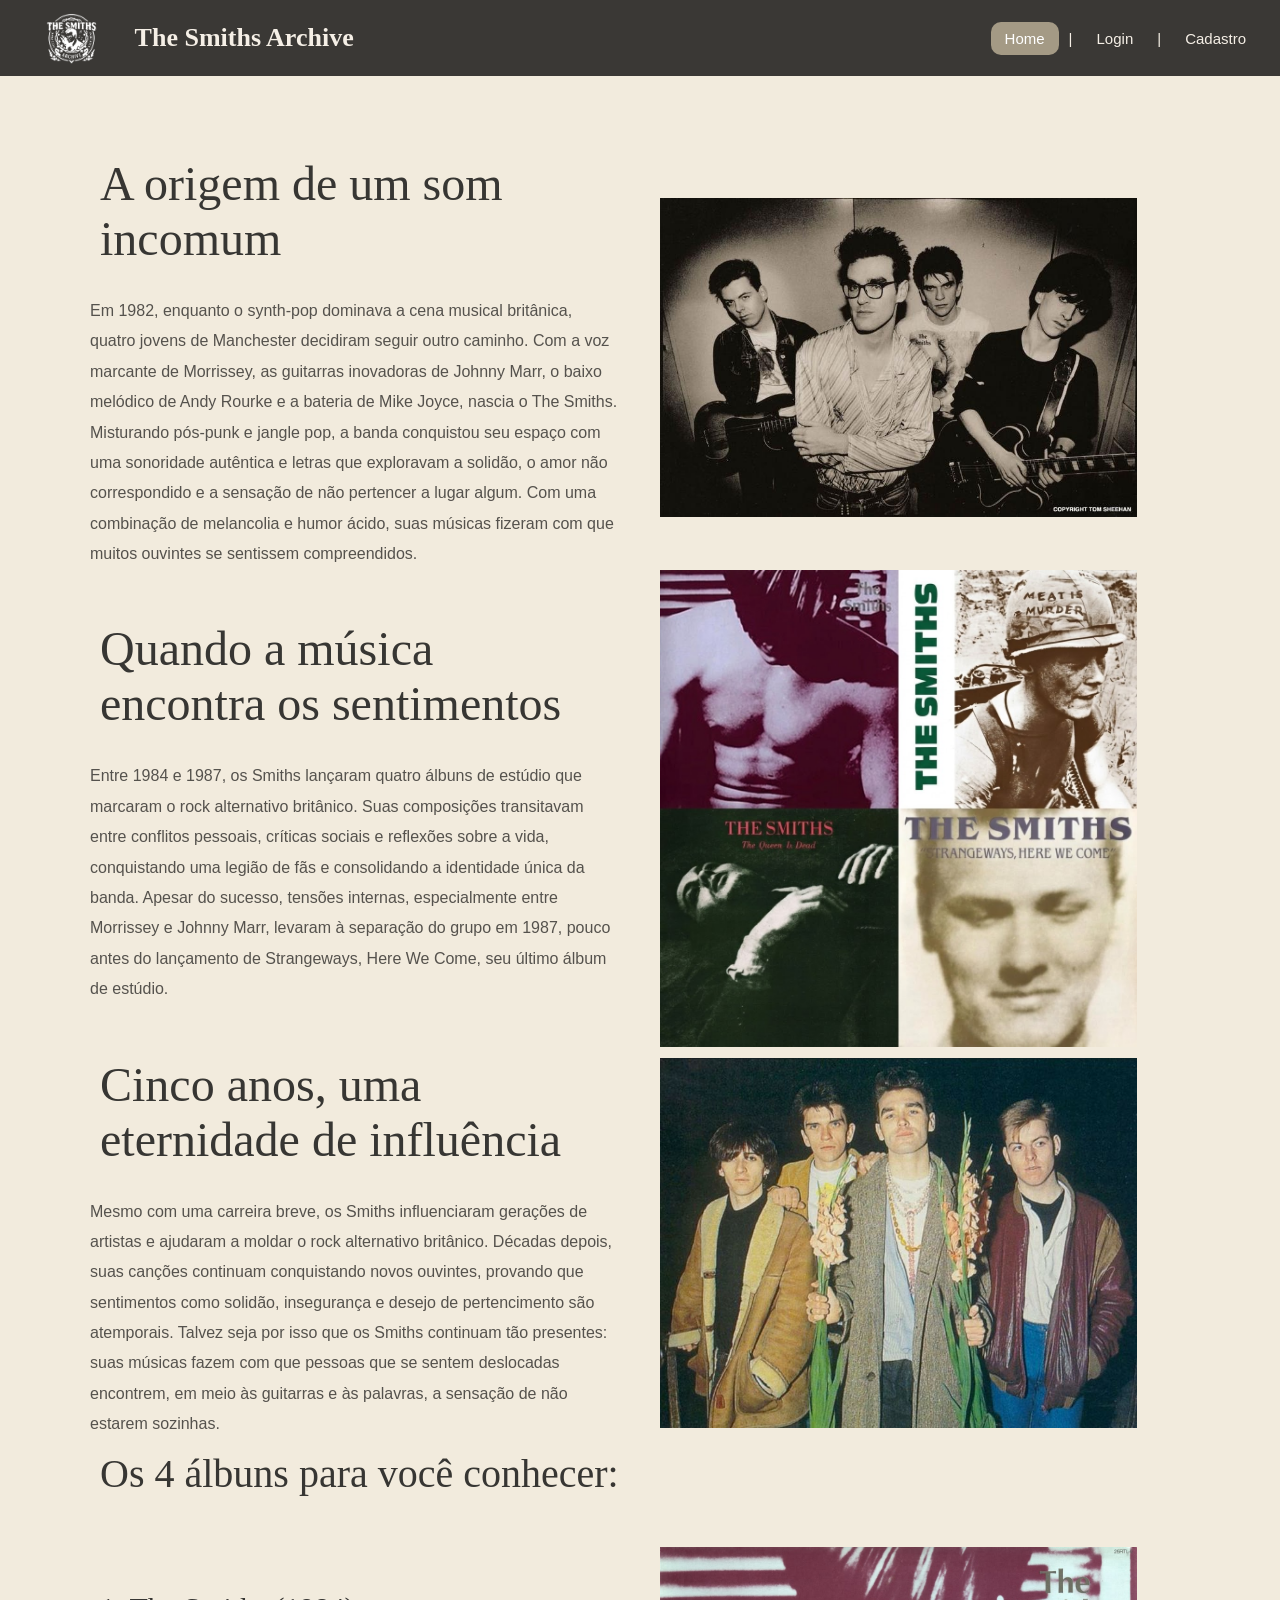
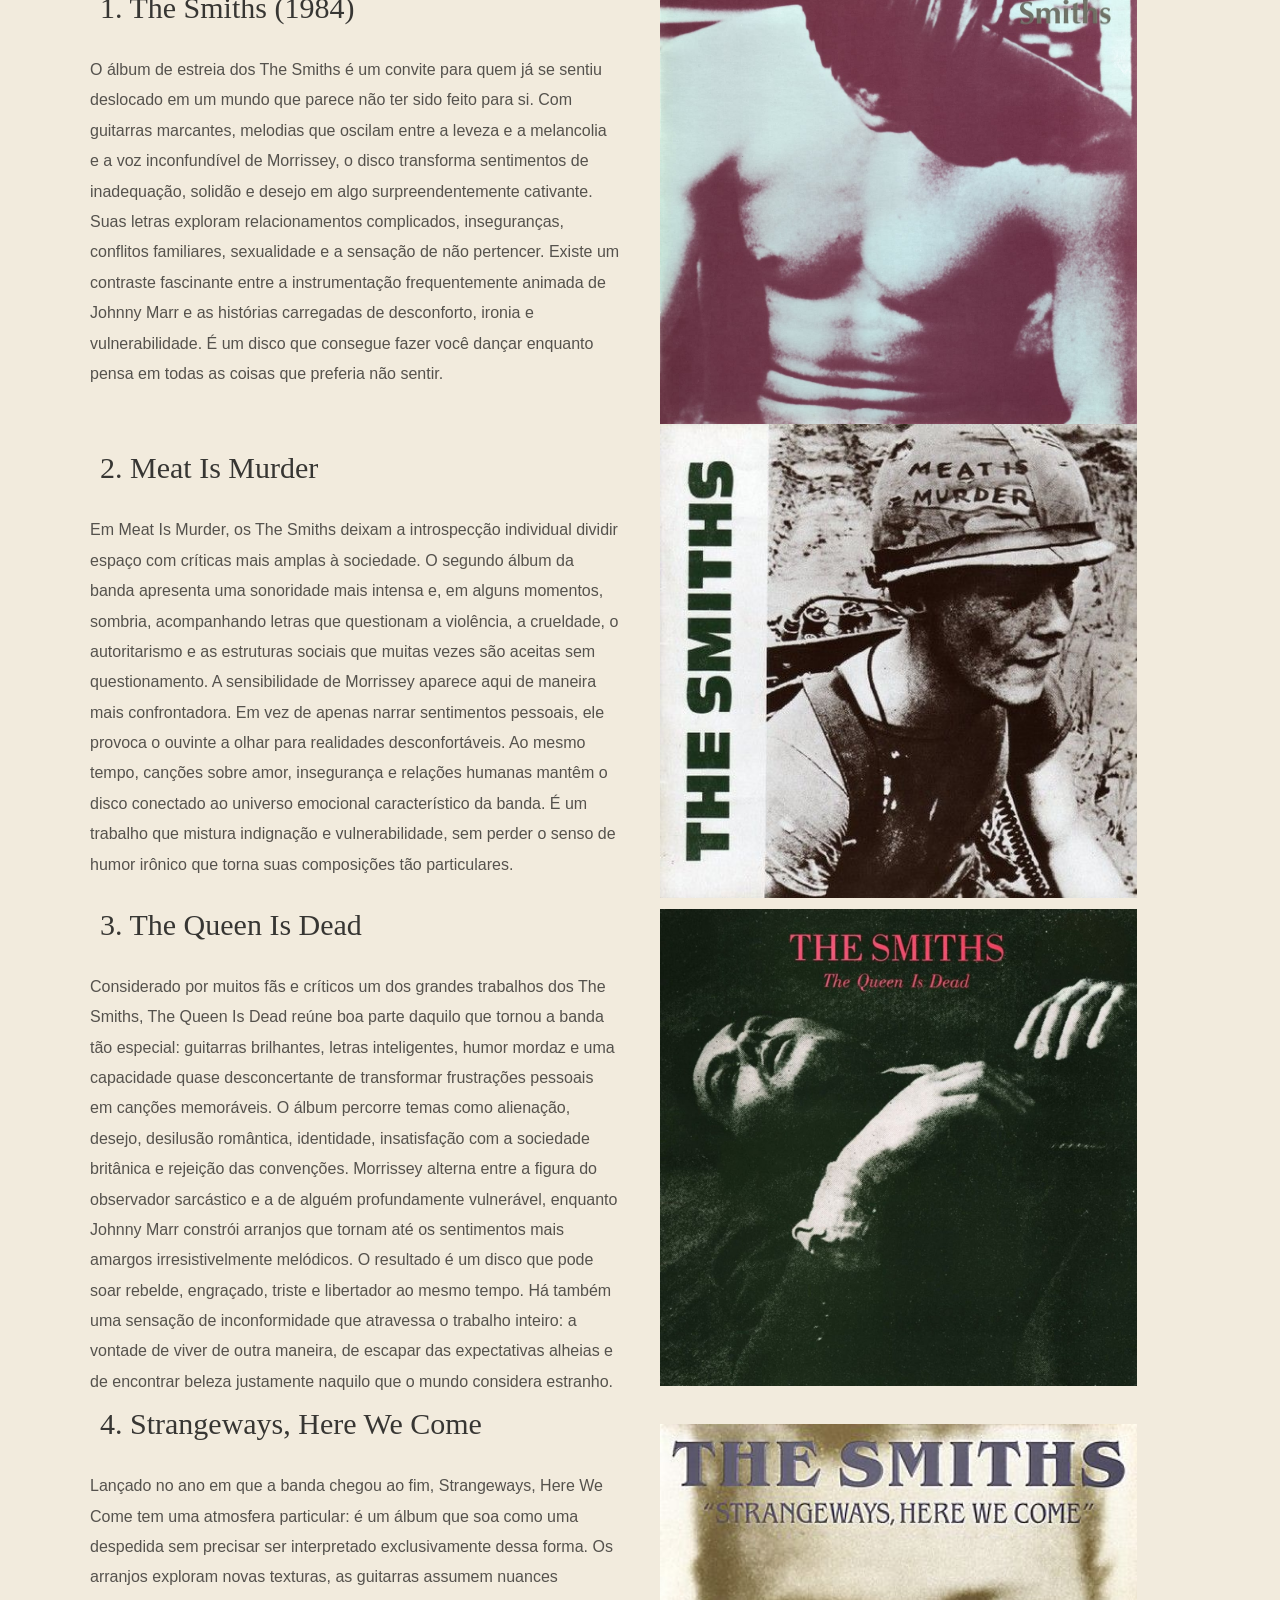
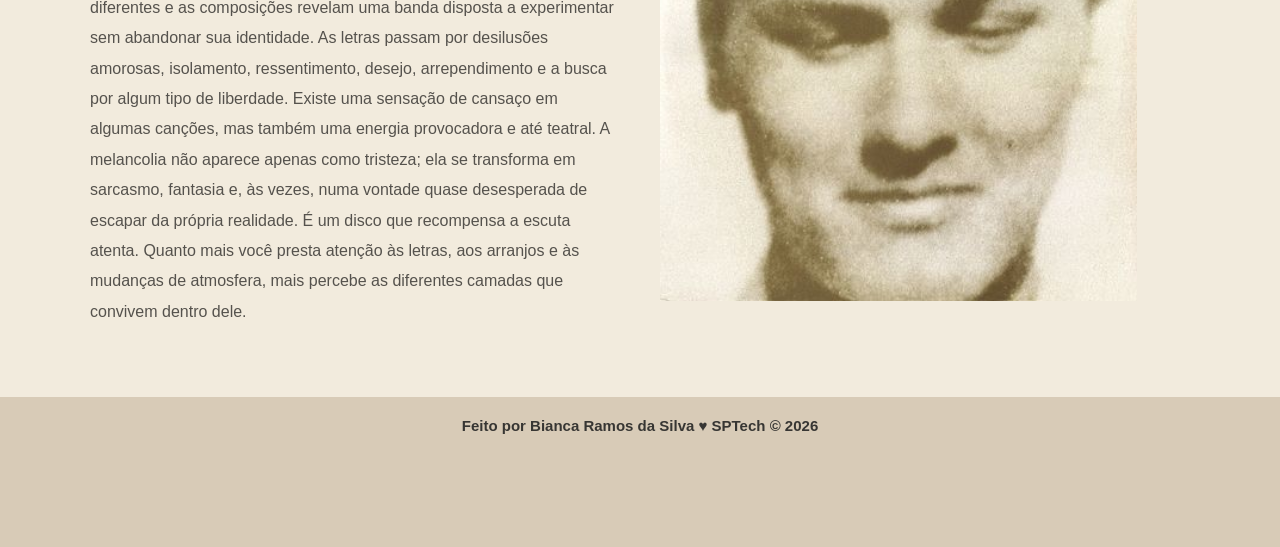
==== projeto-the-smiths/public/index.html @ 52208506 "mudando o nome da pasta que contém o projeto" ====
<!DOCTYPE html>
<html lang="en">

<head>
  <meta charset="UTF-8">
  <meta http-equiv="X-UA-Compatible" content="IE=edge">
  <meta name="viewport" content="width=device-width, initial-scale=1.0">

  <title>The Smiths Archive | Página Inicial</title>

  <script src="./js/sessao.js"></script>

  <link rel="stylesheet" href="./css/estilo.css">
  <link rel="icon" href="./assets/icon/icon-the-smiths.ico">
  <link rel="preconnect" href="https://fonts.gstatic.com">
</head>

<body>
  <div class="header">
    <div class="container">
      <div class="identidade">
        <img src="./assets/icon/the_smiths_branco_fino.png" alt="Logo" class="logo">
        <h1 class="titulo">The Smiths Archive</h1>
      </div>
      <ul class="navbar">
        <li class="agora">
          <a href="#">Home</a>
        </li>
        <li>|</li>
        <li>
          <a href="login.html">Login</a>
        </li>|
        <li>
          <a href="cadastro.html">Cadastro</a>
        </li>
      </ul>
    </div>
  </div>

  <div class="banner">
  <div class="container-texto">

    <!-- Bloco 1 -->
    <div class="conteudo-historia">
      <div class="texto-lateral">
        <h1>A origem de um som incomum</h1>
        <p class="texto-historia">Em 1982, enquanto o synth-pop dominava a cena musical britânica, quatro jovens de
          Manchester decidiram seguir outro caminho. Com a voz marcante de Morrissey, as guitarras inovadoras de
          Johnny Marr, o baixo melódico de Andy Rourke e a bateria de Mike Joyce, nascia o The Smiths.
          Misturando pós-punk e jangle pop, a banda conquistou seu espaço com uma sonoridade autêntica e letras que
          exploravam a solidão, o amor não correspondido e a sensação de não pertencer a lugar algum. Com uma
          combinação de melancolia e humor ácido, suas músicas fizeram com que muitos ouvintes se sentissem
          compreendidos.</p>
      </div>
      <div class="imagem-historia">
        <img src="./assets/imgs/the-smiths-integrantes.png" alt="Integrantes da banda The Smiths">
      </div>
    </div>

    <!-- Bloco 2 -->
    <div class="conteudo-historia">
      <div class="texto-lateral">
        <h1>Quando a música encontra os sentimentos</h1>
        <p class="texto-historia">
          Entre 1984 e 1987, os Smiths lançaram quatro álbuns de estúdio que marcaram o rock alternativo britânico.
          Suas composições transitavam entre conflitos pessoais, críticas sociais e reflexões sobre a vida,
          conquistando uma legião de fãs e consolidando a identidade única da banda.
          Apesar do sucesso, tensões internas, especialmente entre Morrissey e Johnny Marr, levaram à separação do
          grupo em 1987, pouco antes do lançamento de Strangeways, Here We Come, seu último álbum de estúdio.
        </p>
      </div>
      <div class="imagem-historia">
        <img src="./assets/imgs/albuns.png" alt="Descreva a imagem 2">
      </div>
    </div>

    <!-- Bloco 3 -->
    <div class="conteudo-historia">
      <div class="texto-lateral">
        <h1>Cinco anos, uma eternidade de influência</h1>
        <p class="texto-historia">Mesmo com uma carreira breve, os Smiths influenciaram gerações de artistas e
          ajudaram a moldar o rock alternativo britânico. Décadas depois, suas canções continuam conquistando novos
          ouvintes, provando que sentimentos como solidão, insegurança e desejo de pertencimento são atemporais.
          Talvez seja por isso que os Smiths continuam tão presentes: suas músicas fazem com que pessoas que se sentem
          deslocadas encontrem, em meio às guitarras e às palavras, a sensação de não estarem sozinhas.</p>
      </div>
      <div class="imagem-historia">
        <img src="./assets/imgs/the-smiths-flores.png" alt="Descreva a imagem 3">
      </div>
    </div>

    <!-- Título da seção de álbuns (sozinho, sem imagem) -->
    <h1 class="titulo-secao">Os 4 álbuns para você conhecer:</h1>

    <!-- Álbum 1 -->
    <div class="conteudo-historia">
      <div class="texto-lateral">
        <h2>1. The Smiths (1984)</h2>
        <p class="texto-historia">O álbum de estreia dos The Smiths é um convite para quem já se sentiu deslocado em
          um mundo que parece não ter sido feito para si. Com guitarras marcantes, melodias que oscilam entre a leveza
          e a melancolia e a voz inconfundível de Morrissey, o disco transforma sentimentos de inadequação, solidão e
          desejo em algo surpreendentemente cativante.
          Suas letras exploram relacionamentos complicados, inseguranças, conflitos familiares, sexualidade e a
          sensação de não pertencer. Existe um contraste fascinante entre a instrumentação frequentemente animada de
          Johnny Marr e as histórias carregadas de desconforto, ironia e vulnerabilidade. É um disco que consegue
          fazer você dançar enquanto pensa em todas as coisas que preferia não sentir.</p>
      </div>
      <div class="imagem-historia">
        <img src="./assets/imgs/the-smiths.png" alt="Capa do álbum The Smiths">
      </div>
    </div>

    <!-- Álbum 2 -->
    <div class="conteudo-historia">
      <div class="texto-lateral">
        <h2>2. Meat Is Murder</h2>
        <p class="texto-historia">Em Meat Is Murder, os The Smiths deixam a introspecção individual dividir espaço com
          críticas mais amplas à sociedade. O segundo álbum da banda apresenta uma sonoridade mais intensa e, em
          alguns momentos, sombria, acompanhando letras que questionam a violência, a crueldade, o autoritarismo e as
          estruturas sociais que muitas vezes são aceitas sem questionamento.
          A sensibilidade de Morrissey aparece aqui de maneira mais confrontadora. Em vez de apenas narrar sentimentos
          pessoais, ele provoca o ouvinte a olhar para realidades desconfortáveis. Ao mesmo tempo, canções sobre amor,
          insegurança e relações humanas mantêm o disco conectado ao universo emocional característico da banda. É um
          trabalho que mistura indignação e vulnerabilidade, sem perder o senso de humor irônico que torna suas
          composições tão particulares.</p>
      </div>
      <div class="imagem-historia">
        <img src="./assets/imgs/meat-is-murder1.png" alt="Capa do álbum Meat Is Murder">
      </div>
    </div>

    <!-- Álbum 3 -->
    <div class="conteudo-historia">
      <div class="texto-lateral">
        <h2>3. The Queen Is Dead</h2>
        <p class="texto-historia">Considerado por muitos fãs e críticos um dos grandes trabalhos dos The Smiths, The
          Queen Is Dead reúne boa parte daquilo que tornou a banda tão especial: guitarras brilhantes, letras
          inteligentes, humor mordaz e uma capacidade quase desconcertante de transformar frustrações pessoais em
          canções memoráveis.
          O álbum percorre temas como alienação, desejo, desilusão romântica, identidade, insatisfação com a sociedade
          britânica e rejeição das convenções. Morrissey alterna entre a figura do observador sarcástico e a de alguém
          profundamente vulnerável, enquanto Johnny Marr constrói arranjos que tornam até os sentimentos mais amargos
          irresistivelmente melódicos. O resultado é um disco que pode soar rebelde, engraçado, triste e libertador ao
          mesmo tempo.
          Há também uma sensação de inconformidade que atravessa o trabalho inteiro: a vontade de viver de outra
          maneira, de escapar das expectativas alheias e de encontrar beleza justamente naquilo que o mundo considera
          estranho.</p>
      </div>
      <div class="imagem-historia">
        <img src="assets/imgs/the-queen-is-dead.png" alt="Capa do álbum The Queen Is Dead">
      </div>
    </div>

    <!-- Álbum 4 -->
    <div class="conteudo-historia">
      <div class="texto-lateral">
        <h2>4. Strangeways, Here We Come</h2>
        <p class="texto-historia">Lançado no ano em que a banda chegou ao fim, Strangeways, Here We Come tem uma
          atmosfera particular: é um álbum que soa como uma despedida sem precisar ser interpretado exclusivamente
          dessa forma. Os arranjos exploram novas texturas, as guitarras assumem nuances diferentes e as composições
          revelam uma banda disposta a experimentar sem abandonar sua identidade.
          As letras passam por desilusões amorosas, isolamento, ressentimento, desejo, arrependimento e a busca por
          algum tipo de liberdade. Existe uma sensação de cansaço em algumas canções, mas também uma energia
          provocadora e até teatral. A melancolia não aparece apenas como tristeza; ela se transforma em sarcasmo,
          fantasia e, às vezes, numa vontade quase desesperada de escapar da própria realidade.
          É um disco que recompensa a escuta atenta. Quanto mais você presta atenção às letras, aos arranjos e às
          mudanças de atmosfera, mais percebe as diferentes camadas que convivem dentro dele.</p>
      </div>
      <div class="imagem-historia">
        <img src="./assets/imgs/strangeways-here-we-come.png" alt="Capa do álbum Strangeways, Here We Come">
      </div>
    </div>

  </div>
</div>
  <div class="footer">
    <div class="container-texto">
      <h4>Feito por Bianca Ramos da Silva &hearts; SPTech &copy; 2026</h4>
    </div>
  </div>
</body>

</html>
---- projeto-the-smiths/public/css/estilo.css ----
@import url('https://fonts.googleapis.com/css2?family=Barlow:ital,wght@0,100;0,200;0,300;0,400;0,500;0,600;0,700;0,800;0,900;1,100;1,200;1,300;1,400;1,500;1,600;1,700;1,800;1,900&display=swap');

body {
  margin: 0;
  padding: 0;
  font-family: "Libre Franklin", sans-serif;;
  background-color: #F2EBDD;
}

:root {
  --tamanho-header: 80px;
  --tamanho-banner: calc(100vh - var(--tamanho-header) - var(--tamanho-footer) - 2px);
  --tamanho-simulador: calc(100vh - var(--tamanho-header) - var(--tamanho-footer) - 2px);
  --tamanho-login: calc(100vh - var(--tamanho-header) - var(--tamanho-footer) - 2px);
  --tamanho-footer: 65px;
}

.header {
  background-color: #3a3835;
  padding: 10px 0;
}

.header .container {
  display: flex;
  align-items: center;
  justify-content: space-between;
  width: 100%;
  max-width: none;     /* tira o limite de largura */
  margin: 0;           /* tira a centralização */
  padding: 0 20px;     /* distância da borda da tela */
  box-sizing: border-box;
}

.container-texto {
  display: block;          /* blocos um embaixo do outro */
  max-width: 1100px;
  margin: 0 auto;
  padding: 0 20px;
}

/* logo + título */
.identidade {
  display: flex;
  align-items: center;
  gap: 12px;
}

.logo {
  height: 56px;
  width: auto;
  display: block;
}

.titulo {
  margin: 0;
  font-family: "Times New Roman", serif;
  font-size: 26px;
  color: #f5efe6;
}

/* menu */
.navbar {
  display: flex;
  align-items: center;
  gap: 10px;
  list-style: none;
  margin: 0;
  padding: 0;
  color: #f5efe6;
  font-size: 15px;
}

.navbar a {
  display: inline-block;  
  color: #f5efe6;
  text-decoration: none;
  font-size: 15px;
  padding: 8px 14px;
  border-radius: 10px;       
  transition: background-color 0.2s;
}

/* ao passar o mouse */
.navbar a:hover {
  background-color: #A49A85;
}

/* no clique e enquanto o link está focado */
.navbar a:active,
.navbar a:focus {
  background-color: #A49A85;
  color: #ffffff;
  outline: none;
}

/* página atual */
.navbar .agora a {
  background-color: #A49A85;
  color: #ffffff;
}

.header h1, h2 {
  margin: 0;
}


.banner {
    background-color: #F2EBDD;
    padding: 70px 0;
}



.conteudo-historia {
    display: flex;
    align-items: center;
    justify-content: space-between;
    gap: 40px;
}

.texto-lateral {
    flex: 1;
}

.texto-lateral h1 {
    font-family: "Cormorant Garamond", serif;
    font-size: 48px;
    font-weight: 500;
    color: #373633;
    margin-top: 0;
    margin-bottom: 20px;
    padding: 10px;
}
.texto-lateral h2 {
    font-family: "Cormorant Garamond", serif;
    font-size: 30px;
    font-weight: 500;
    color: #373633;
    margin-top: 0;
    margin-bottom: 20px;
    padding: 10px;
}

.texto-historia {
    font-family: "Libre Franklin", sans-serif;
    font-size: 16px;
    line-height: 1.9;
    color: #55524D;
    margin: 0;
}

/* título "Os 4 álbuns" */
.titulo-secao {
  font-family: "Cormorant Garamond", serif;
  font-size: 40px;
  font-weight: 500;
  color: #373633;
  margin: 0 0 40px;
  padding: 10px;
}

.imagem-historia {
    flex: 1;
}

.imagem-historia img {
    width: 90%;
    display: block;
    object-fit: cover;
}


.banner .container span {
  font-weight: 800;
}

/* FOOTER */

.footer {
  background-color: #D8CBB7;
  height: 150px;
  color: #373633;
  display: flex;
  font-size: 15px;
}

.footer .container {
  justify-content: center;
  text-align: center;
}

.footer .container .version {
  font-size: 12px;
}

/* LOGIN */

.login {
  height: var(--tamanho-login);
  background-image: url('../assets/imgs/bg-jelly-fish-para-home.png');
  background-size: cover;
}

.login .container {
  justify-content: center;
  align-items: center;
  height: 100%;
}

.card {
  width: 50%;
  background-color: #e5e5e5;
  border-radius: 10px;
  display: flex;
  align-items: center;
  justify-content: space-evenly;
  color: palevioletred;
  flex-direction: column;
  height: fit-content;
  padding: 20px 0;
}

.card h2 {
  margin: 0;
  font-size: 30px;
}

.formulario {
  display: flex;
  height: 90%;
  width: 80%;
  justify-content: space-around;
  flex-direction: column;
}

.formulario span {
  font-size: 15px;
  font-weight: 800;
}

.formulario input {
  border: 2px solid #32b9cd;
  text-align: center;
  border-radius: 10px;
  margin: 0;
}

.formulario select {
  border: 2px solid #32b9cd;
  background-color: white;
  color: gray;
  height: 36px;
  text-align: center;
  border-radius: 10px;
  margin: 0;
}

.campo {
  display: flex;
  flex-direction: column;
  justify-content: start;
  padding: 5px 0;
}

.botao {
  cursor: pointer;
  font-family: "Barlow", sans-serif;
  border: 0;
  border-radius: 5px;
  font-weight: 600;
  font-size: 18px;
  color: #fff;
  background-color: #ED145B;
  width: 120px;
  height: 30px;
  align-self: center;
  margin-top: 20px;
}

.loading-div {
  width: 50px;
  display: none;
}

.loading-div img {
  height: 50px;
  width: 50px;
}

#div_erros_login {
  display: none
}

/* FORMULARIO */

.alerta_erro{
  display: flex;
  justify-content: flex-end;
}

.card_erro {
  display: none;
  background-color: #fff;
  color: black;
  width: 230px;
  position: fixed;
  border-radius: 4px;
  border: #ED145B 3px solid;
  padding: 10px;
  margin-right: 10%;
}

.card_erro #mensagem_erro{
  font-weight: 500;
  font-size: 20px;
}

.formulario .tipo_campo {
  font-size: 20px;
  font-weight: 600 !important;
}

.formulario {
  display: flex;
  flex-direction: column;
}

input {
  margin-bottom: 10px;
  border: 2px solid #32b9cd;
  padding: 10px;
  text-align: center;
  border-radius: 10px;
}

.btn {
  font-family: "Barlow", sans-serif;
  border: 0;
  border-radius: 5px;
  font-weight: 600;
  font-size: 18px;
  padding: 10px 15px;
  color: white;
  background-color: #ED145B;
  width: 120px;
  align-self: center;
  margin-top: 5px;
}

.loading-div {
  width: 50px;
  margin: auto;
  display: none;
}

.loading-div img {
  height: 50px;
  width: 50px;
}

/* SIMULADOR */

.simulador {
  color: white;
}

.simulador .container {
  flex-direction: column;
  overflow: scroll; 
  height: var(--tamanho-simulador);
}

/* ALERTA */

#alerta {
  position: absolute;
  right: 0;
  bottom: 0;
}

.mensagem-alarme {
  background-color: white;
  border-radius: 5px;
  width: 300px;
  height: 80px;
  margin: 10px;
  padding: 10px 0;
  display: flex;
  justify-content: space-evenly;
  align-items: center;
}

.mensagem-alarme h3 {
  font-size: 14px;
  margin: 0;
}

.mensagem-alarme .informacao {
  width: 66%;
}

.alarme-sino {
  width: 48px;
  height: 48px;
  animation-name: bell;
  animation-duration: 4s;
  background-image: url('https://cdn-icons-png.flaticon.com/512/1157/1157000.png');
  background-size: cover;
  animation-iteration-count: infinite;
}

@keyframes bell {
  0%   {transform: rotate(25deg)}
  25%  {transform: rotate(-25deg)}
  50%  {transform: rotate(25deg)}
  75%  {transform: rotate(-25deg)}
  100% {transform: rotate(25deg)}
}
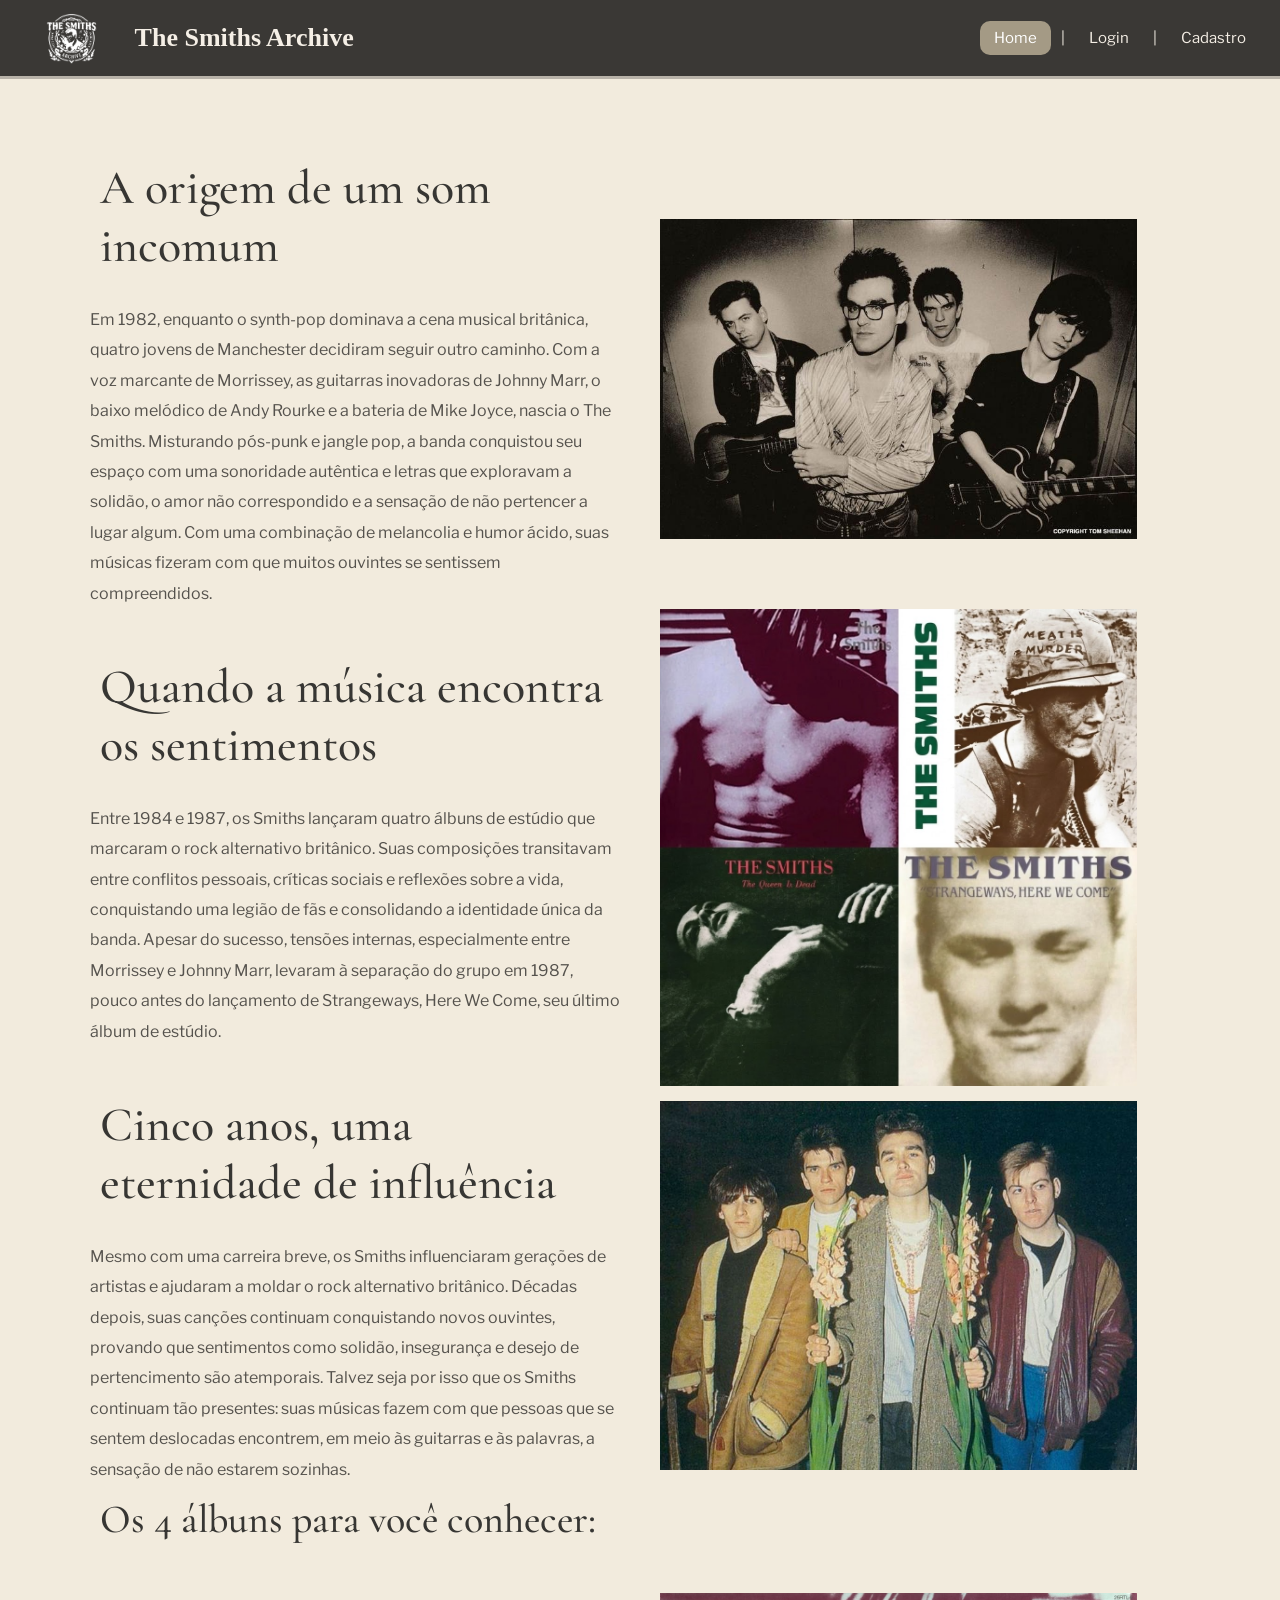
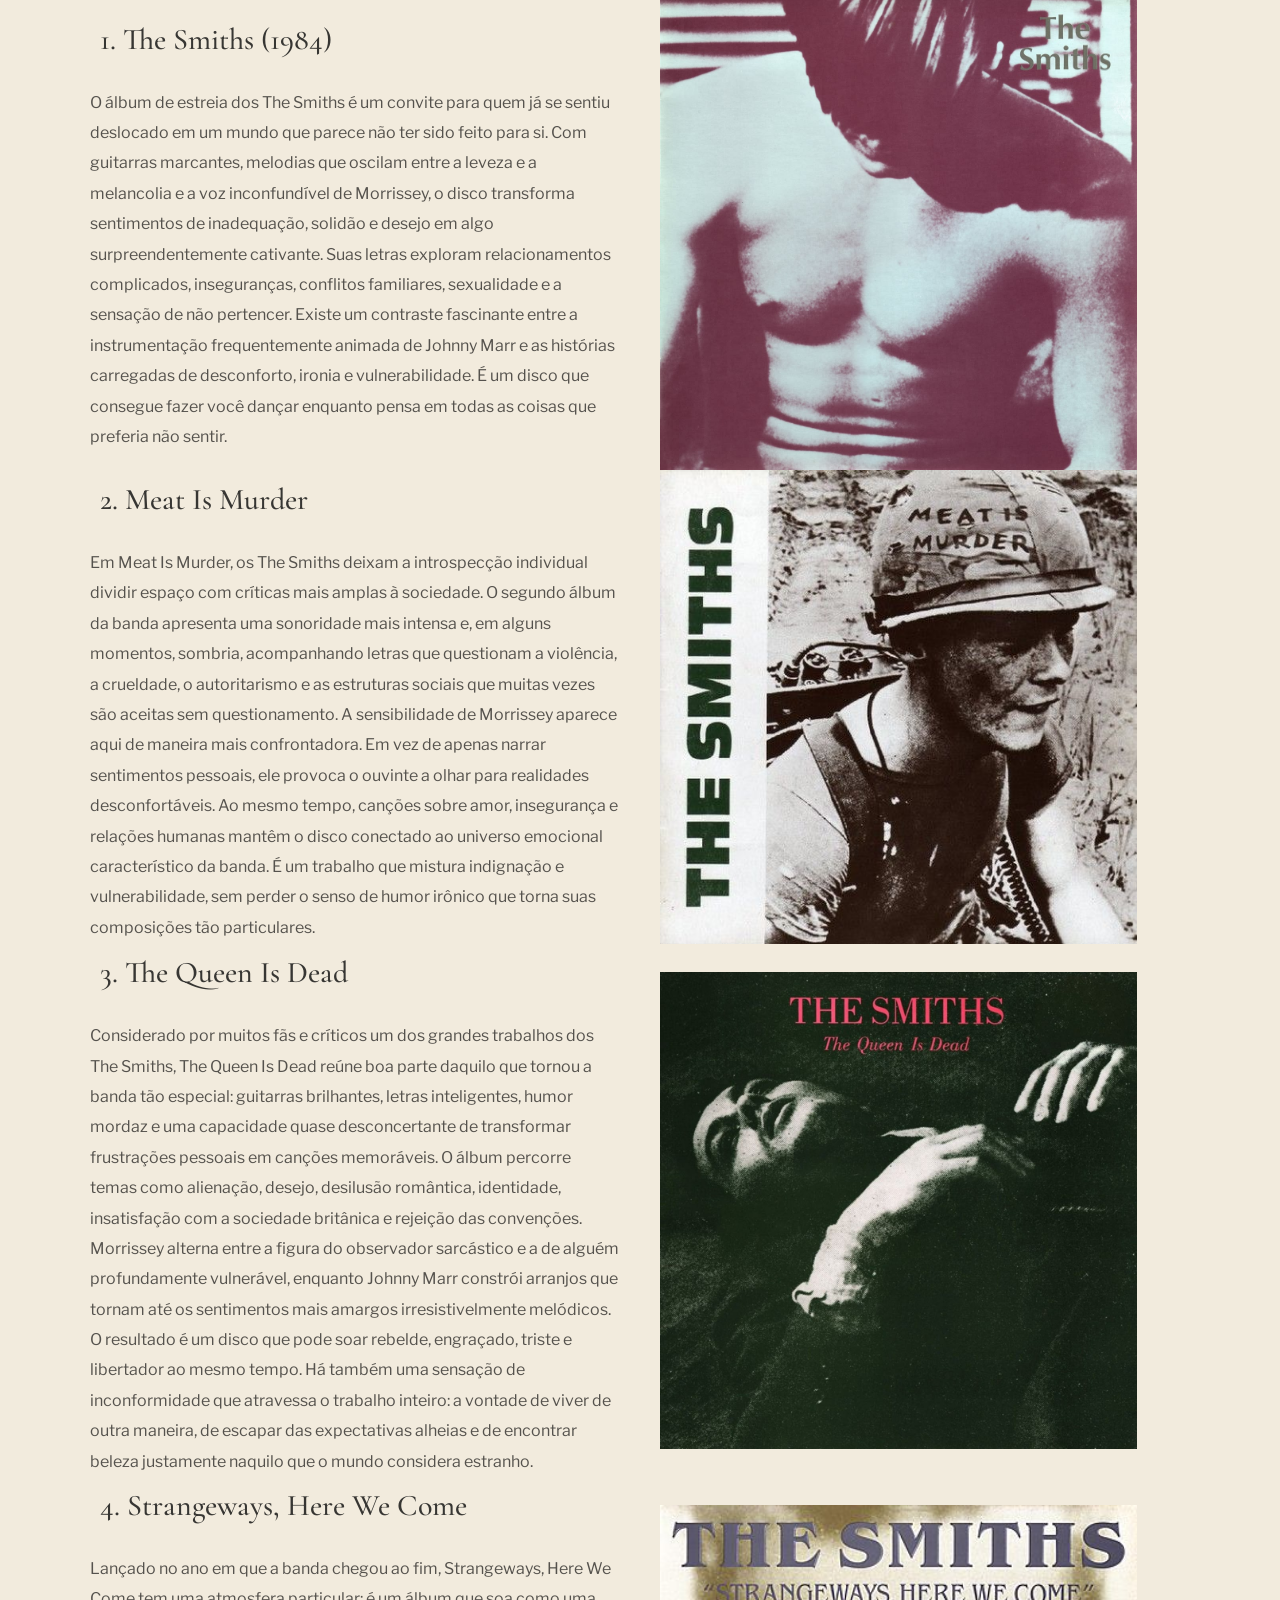
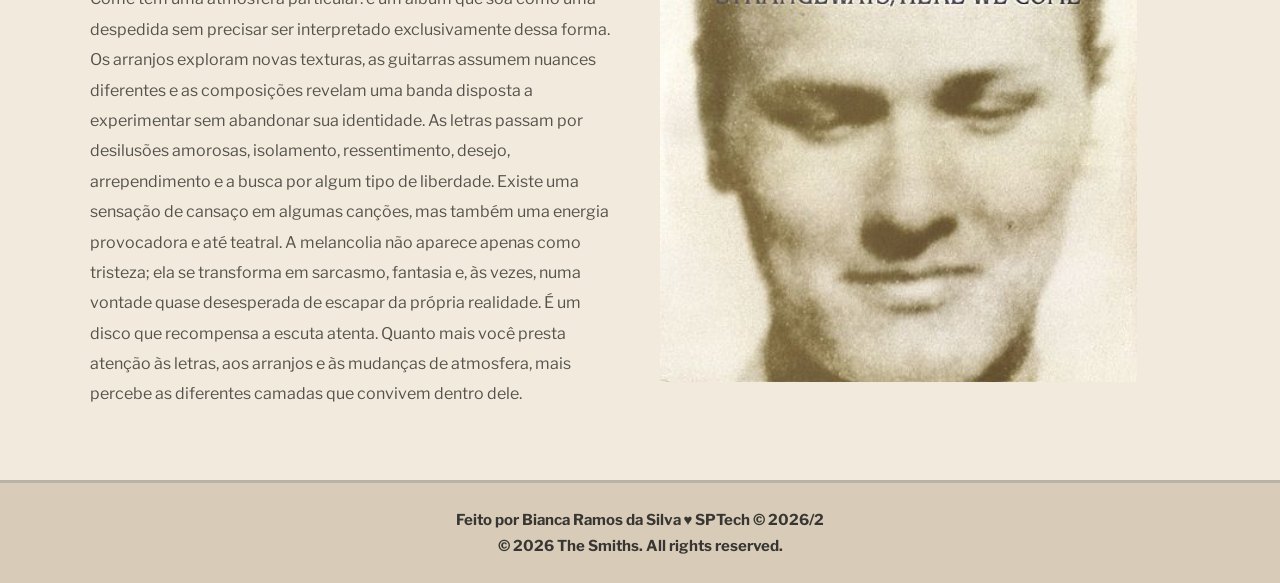
==== commit 1b6e7bc0: "Fazendo a tela de login e cadastro(somente front)" ====
--- a/projeto-the-smiths/public/index.html
+++ b/projeto-the-smiths/public/index.html
@@ -10,6 +10,11 @@
 
   <script src="./js/sessao.js"></script>
 
+  <link rel="preconnect" href="https://fonts.googleapis.com">
+  <link rel="preconnect" href="https://fonts.gstatic.com" crossorigin>
+  <link
+    href="https://fonts.googleapis.com/css2?family=Barlow:wght@400;600;800&family=Cormorant+Garamond:wght@500&family=Libre+Franklin:wght@400;800&display=swap"
+    rel="stylesheet">
   <link rel="stylesheet" href="./css/estilo.css">
   <link rel="icon" href="./assets/icon/icon-the-smiths.ico">
   <link rel="preconnect" href="https://fonts.gstatic.com">
@@ -38,144 +43,147 @@
   </div>
 
   <div class="banner">
-  <div class="container-texto">
+    <div class="container-texto">
 
-    <!-- Bloco 1 -->
-    <div class="conteudo-historia">
-      <div class="texto-lateral">
-        <h1>A origem de um som incomum</h1>
-        <p class="texto-historia">Em 1982, enquanto o synth-pop dominava a cena musical britânica, quatro jovens de
-          Manchester decidiram seguir outro caminho. Com a voz marcante de Morrissey, as guitarras inovadoras de
-          Johnny Marr, o baixo melódico de Andy Rourke e a bateria de Mike Joyce, nascia o The Smiths.
-          Misturando pós-punk e jangle pop, a banda conquistou seu espaço com uma sonoridade autêntica e letras que
-          exploravam a solidão, o amor não correspondido e a sensação de não pertencer a lugar algum. Com uma
-          combinação de melancolia e humor ácido, suas músicas fizeram com que muitos ouvintes se sentissem
-          compreendidos.</p>
+      <!-- Bloco 1 -->
+      <div class="conteudo-historia">
+        <div class="texto-lateral">
+          <h1>A origem de um som incomum</h1>
+          <p class="texto-historia">Em 1982, enquanto o synth-pop dominava a cena musical britânica, quatro jovens de
+            Manchester decidiram seguir outro caminho. Com a voz marcante de Morrissey, as guitarras inovadoras de
+            Johnny Marr, o baixo melódico de Andy Rourke e a bateria de Mike Joyce, nascia o The Smiths.
+            Misturando pós-punk e jangle pop, a banda conquistou seu espaço com uma sonoridade autêntica e letras que
+            exploravam a solidão, o amor não correspondido e a sensação de não pertencer a lugar algum. Com uma
+            combinação de melancolia e humor ácido, suas músicas fizeram com que muitos ouvintes se sentissem
+            compreendidos.</p>
+        </div>
+        <div class="imagem-historia">
+          <img src="./assets/imgs/the-smiths-integrantes.png" alt="Integrantes da banda The Smiths">
+        </div>
       </div>
-      <div class="imagem-historia">
-        <img src="./assets/imgs/the-smiths-integrantes.png" alt="Integrantes da banda The Smiths">
+
+      <!-- Bloco 2 -->
+      <div class="conteudo-historia">
+        <div class="texto-lateral">
+          <h1>Quando a música encontra os sentimentos</h1>
+          <p class="texto-historia">
+            Entre 1984 e 1987, os Smiths lançaram quatro álbuns de estúdio que marcaram o rock alternativo britânico.
+            Suas composições transitavam entre conflitos pessoais, críticas sociais e reflexões sobre a vida,
+            conquistando uma legião de fãs e consolidando a identidade única da banda.
+            Apesar do sucesso, tensões internas, especialmente entre Morrissey e Johnny Marr, levaram à separação do
+            grupo em 1987, pouco antes do lançamento de Strangeways, Here We Come, seu último álbum de estúdio.
+          </p>
+        </div>
+        <div class="imagem-historia">
+          <img src="./assets/imgs/albuns.png" alt="Descreva a imagem 2">
+        </div>
       </div>
+
+      <!-- Bloco 3 -->
+      <div class="conteudo-historia">
+        <div class="texto-lateral">
+          <h1>Cinco anos, uma eternidade de influência</h1>
+          <p class="texto-historia">Mesmo com uma carreira breve, os Smiths influenciaram gerações de artistas e
+            ajudaram a moldar o rock alternativo britânico. Décadas depois, suas canções continuam conquistando novos
+            ouvintes, provando que sentimentos como solidão, insegurança e desejo de pertencimento são atemporais.
+            Talvez seja por isso que os Smiths continuam tão presentes: suas músicas fazem com que pessoas que se sentem
+            deslocadas encontrem, em meio às guitarras e às palavras, a sensação de não estarem sozinhas.</p>
+        </div>
+        <div class="imagem-historia">
+          <img src="./assets/imgs/the-smiths-flores.png" alt="Descreva a imagem 3">
+        </div>
+      </div>
+
+      <!-- Título da seção de álbuns (sozinho, sem imagem) -->
+      <h1 class="titulo-secao">Os 4 álbuns para você conhecer:</h1>
+
+      <!-- Álbum 1 -->
+      <div class="conteudo-historia">
+        <div class="texto-lateral">
+          <h2>1. The Smiths (1984)</h2>
+          <p class="texto-historia">O álbum de estreia dos The Smiths é um convite para quem já se sentiu deslocado em
+            um mundo que parece não ter sido feito para si. Com guitarras marcantes, melodias que oscilam entre a leveza
+            e a melancolia e a voz inconfundível de Morrissey, o disco transforma sentimentos de inadequação, solidão e
+            desejo em algo surpreendentemente cativante.
+            Suas letras exploram relacionamentos complicados, inseguranças, conflitos familiares, sexualidade e a
+            sensação de não pertencer. Existe um contraste fascinante entre a instrumentação frequentemente animada de
+            Johnny Marr e as histórias carregadas de desconforto, ironia e vulnerabilidade. É um disco que consegue
+            fazer você dançar enquanto pensa em todas as coisas que preferia não sentir.</p>
+        </div>
+        <div class="imagem-historia">
+          <img src="./assets/imgs/the-smiths.png" alt="Capa do álbum The Smiths">
+        </div>
+      </div>
+
+      <!-- Álbum 2 -->
+      <div class="conteudo-historia">
+        <div class="texto-lateral">
+          <h2>2. Meat Is Murder</h2>
+          <p class="texto-historia">Em Meat Is Murder, os The Smiths deixam a introspecção individual dividir espaço com
+            críticas mais amplas à sociedade. O segundo álbum da banda apresenta uma sonoridade mais intensa e, em
+            alguns momentos, sombria, acompanhando letras que questionam a violência, a crueldade, o autoritarismo e as
+            estruturas sociais que muitas vezes são aceitas sem questionamento.
+            A sensibilidade de Morrissey aparece aqui de maneira mais confrontadora. Em vez de apenas narrar sentimentos
+            pessoais, ele provoca o ouvinte a olhar para realidades desconfortáveis. Ao mesmo tempo, canções sobre amor,
+            insegurança e relações humanas mantêm o disco conectado ao universo emocional característico da banda. É um
+            trabalho que mistura indignação e vulnerabilidade, sem perder o senso de humor irônico que torna suas
+            composições tão particulares.</p>
+        </div>
+        <div class="imagem-historia">
+          <img src="./assets/imgs/meat-is-murder1.png" alt="Capa do álbum Meat Is Murder">
+        </div>
+      </div>
+
+      <!-- Álbum 3 -->
+      <div class="conteudo-historia">
+        <div class="texto-lateral">
+          <h2>3. The Queen Is Dead</h2>
+          <p class="texto-historia">Considerado por muitos fãs e críticos um dos grandes trabalhos dos The Smiths, The
+            Queen Is Dead reúne boa parte daquilo que tornou a banda tão especial: guitarras brilhantes, letras
+            inteligentes, humor mordaz e uma capacidade quase desconcertante de transformar frustrações pessoais em
+            canções memoráveis.
+            O álbum percorre temas como alienação, desejo, desilusão romântica, identidade, insatisfação com a sociedade
+            britânica e rejeição das convenções. Morrissey alterna entre a figura do observador sarcástico e a de alguém
+            profundamente vulnerável, enquanto Johnny Marr constrói arranjos que tornam até os sentimentos mais amargos
+            irresistivelmente melódicos. O resultado é um disco que pode soar rebelde, engraçado, triste e libertador ao
+            mesmo tempo.
+            Há também uma sensação de inconformidade que atravessa o trabalho inteiro: a vontade de viver de outra
+            maneira, de escapar das expectativas alheias e de encontrar beleza justamente naquilo que o mundo considera
+            estranho.</p>
+        </div>
+        <div class="imagem-historia">
+          <img src="assets/imgs/the-queen-is-dead.png" alt="Capa do álbum The Queen Is Dead">
+        </div>
+      </div>
+
+      <!-- Álbum 4 -->
+      <div class="conteudo-historia">
+        <div class="texto-lateral">
+          <h2>4. Strangeways, Here We Come</h2>
+          <p class="texto-historia">Lançado no ano em que a banda chegou ao fim, Strangeways, Here We Come tem uma
+            atmosfera particular: é um álbum que soa como uma despedida sem precisar ser interpretado exclusivamente
+            dessa forma. Os arranjos exploram novas texturas, as guitarras assumem nuances diferentes e as composições
+            revelam uma banda disposta a experimentar sem abandonar sua identidade.
+            As letras passam por desilusões amorosas, isolamento, ressentimento, desejo, arrependimento e a busca por
+            algum tipo de liberdade. Existe uma sensação de cansaço em algumas canções, mas também uma energia
+            provocadora e até teatral. A melancolia não aparece apenas como tristeza; ela se transforma em sarcasmo,
+            fantasia e, às vezes, numa vontade quase desesperada de escapar da própria realidade.
+            É um disco que recompensa a escuta atenta. Quanto mais você presta atenção às letras, aos arranjos e às
+            mudanças de atmosfera, mais percebe as diferentes camadas que convivem dentro dele.</p>
+        </div>
+        <div class="imagem-historia">
+          <img src="./assets/imgs/strangeways-here-we-come.png" alt="Capa do álbum Strangeways, Here We Come">
+        </div>
+      </div>
+
     </div>
-
-    <!-- Bloco 2 -->
-    <div class="conteudo-historia">
-      <div class="texto-lateral">
-        <h1>Quando a música encontra os sentimentos</h1>
-        <p class="texto-historia">
-          Entre 1984 e 1987, os Smiths lançaram quatro álbuns de estúdio que marcaram o rock alternativo britânico.
-          Suas composições transitavam entre conflitos pessoais, críticas sociais e reflexões sobre a vida,
-          conquistando uma legião de fãs e consolidando a identidade única da banda.
-          Apesar do sucesso, tensões internas, especialmente entre Morrissey e Johnny Marr, levaram à separação do
-          grupo em 1987, pouco antes do lançamento de Strangeways, Here We Come, seu último álbum de estúdio.
-        </p>
-      </div>
-      <div class="imagem-historia">
-        <img src="./assets/imgs/albuns.png" alt="Descreva a imagem 2">
-      </div>
-    </div>
-
-    <!-- Bloco 3 -->
-    <div class="conteudo-historia">
-      <div class="texto-lateral">
-        <h1>Cinco anos, uma eternidade de influência</h1>
-        <p class="texto-historia">Mesmo com uma carreira breve, os Smiths influenciaram gerações de artistas e
-          ajudaram a moldar o rock alternativo britânico. Décadas depois, suas canções continuam conquistando novos
-          ouvintes, provando que sentimentos como solidão, insegurança e desejo de pertencimento são atemporais.
-          Talvez seja por isso que os Smiths continuam tão presentes: suas músicas fazem com que pessoas que se sentem
-          deslocadas encontrem, em meio às guitarras e às palavras, a sensação de não estarem sozinhas.</p>
-      </div>
-      <div class="imagem-historia">
-        <img src="./assets/imgs/the-smiths-flores.png" alt="Descreva a imagem 3">
-      </div>
-    </div>
-
-    <!-- Título da seção de álbuns (sozinho, sem imagem) -->
-    <h1 class="titulo-secao">Os 4 álbuns para você conhecer:</h1>
-
-    <!-- Álbum 1 -->
-    <div class="conteudo-historia">
-      <div class="texto-lateral">
-        <h2>1. The Smiths (1984)</h2>
-        <p class="texto-historia">O álbum de estreia dos The Smiths é um convite para quem já se sentiu deslocado em
-          um mundo que parece não ter sido feito para si. Com guitarras marcantes, melodias que oscilam entre a leveza
-          e a melancolia e a voz inconfundível de Morrissey, o disco transforma sentimentos de inadequação, solidão e
-          desejo em algo surpreendentemente cativante.
-          Suas letras exploram relacionamentos complicados, inseguranças, conflitos familiares, sexualidade e a
-          sensação de não pertencer. Existe um contraste fascinante entre a instrumentação frequentemente animada de
-          Johnny Marr e as histórias carregadas de desconforto, ironia e vulnerabilidade. É um disco que consegue
-          fazer você dançar enquanto pensa em todas as coisas que preferia não sentir.</p>
-      </div>
-      <div class="imagem-historia">
-        <img src="./assets/imgs/the-smiths.png" alt="Capa do álbum The Smiths">
-      </div>
-    </div>
-
-    <!-- Álbum 2 -->
-    <div class="conteudo-historia">
-      <div class="texto-lateral">
-        <h2>2. Meat Is Murder</h2>
-        <p class="texto-historia">Em Meat Is Murder, os The Smiths deixam a introspecção individual dividir espaço com
-          críticas mais amplas à sociedade. O segundo álbum da banda apresenta uma sonoridade mais intensa e, em
-          alguns momentos, sombria, acompanhando letras que questionam a violência, a crueldade, o autoritarismo e as
-          estruturas sociais que muitas vezes são aceitas sem questionamento.
-          A sensibilidade de Morrissey aparece aqui de maneira mais confrontadora. Em vez de apenas narrar sentimentos
-          pessoais, ele provoca o ouvinte a olhar para realidades desconfortáveis. Ao mesmo tempo, canções sobre amor,
-          insegurança e relações humanas mantêm o disco conectado ao universo emocional característico da banda. É um
-          trabalho que mistura indignação e vulnerabilidade, sem perder o senso de humor irônico que torna suas
-          composições tão particulares.</p>
-      </div>
-      <div class="imagem-historia">
-        <img src="./assets/imgs/meat-is-murder1.png" alt="Capa do álbum Meat Is Murder">
-      </div>
-    </div>
-
-    <!-- Álbum 3 -->
-    <div class="conteudo-historia">
-      <div class="texto-lateral">
-        <h2>3. The Queen Is Dead</h2>
-        <p class="texto-historia">Considerado por muitos fãs e críticos um dos grandes trabalhos dos The Smiths, The
-          Queen Is Dead reúne boa parte daquilo que tornou a banda tão especial: guitarras brilhantes, letras
-          inteligentes, humor mordaz e uma capacidade quase desconcertante de transformar frustrações pessoais em
-          canções memoráveis.
-          O álbum percorre temas como alienação, desejo, desilusão romântica, identidade, insatisfação com a sociedade
-          britânica e rejeição das convenções. Morrissey alterna entre a figura do observador sarcástico e a de alguém
-          profundamente vulnerável, enquanto Johnny Marr constrói arranjos que tornam até os sentimentos mais amargos
-          irresistivelmente melódicos. O resultado é um disco que pode soar rebelde, engraçado, triste e libertador ao
-          mesmo tempo.
-          Há também uma sensação de inconformidade que atravessa o trabalho inteiro: a vontade de viver de outra
-          maneira, de escapar das expectativas alheias e de encontrar beleza justamente naquilo que o mundo considera
-          estranho.</p>
-      </div>
-      <div class="imagem-historia">
-        <img src="assets/imgs/the-queen-is-dead.png" alt="Capa do álbum The Queen Is Dead">
-      </div>
-    </div>
-
-    <!-- Álbum 4 -->
-    <div class="conteudo-historia">
-      <div class="texto-lateral">
-        <h2>4. Strangeways, Here We Come</h2>
-        <p class="texto-historia">Lançado no ano em que a banda chegou ao fim, Strangeways, Here We Come tem uma
-          atmosfera particular: é um álbum que soa como uma despedida sem precisar ser interpretado exclusivamente
-          dessa forma. Os arranjos exploram novas texturas, as guitarras assumem nuances diferentes e as composições
-          revelam uma banda disposta a experimentar sem abandonar sua identidade.
-          As letras passam por desilusões amorosas, isolamento, ressentimento, desejo, arrependimento e a busca por
-          algum tipo de liberdade. Existe uma sensação de cansaço em algumas canções, mas também uma energia
-          provocadora e até teatral. A melancolia não aparece apenas como tristeza; ela se transforma em sarcasmo,
-          fantasia e, às vezes, numa vontade quase desesperada de escapar da própria realidade.
-          É um disco que recompensa a escuta atenta. Quanto mais você presta atenção às letras, aos arranjos e às
-          mudanças de atmosfera, mais percebe as diferentes camadas que convivem dentro dele.</p>
-      </div>
-      <div class="imagem-historia">
-        <img src="./assets/imgs/strangeways-here-we-come.png" alt="Capa do álbum Strangeways, Here We Come">
-      </div>
-    </div>
-
   </div>
-</div>
   <div class="footer">
     <div class="container-texto">
-      <h4>Feito por Bianca Ramos da Silva &hearts; SPTech &copy; 2026</h4>
+      <h4>Feito por Bianca Ramos da Silva &hearts; SPTech &copy; 2026/2</h4>
+    </div>
+    <div class="container-texto">
+      <h4>&copy; 2026 The Smiths. All rights reserved.</h4>
     </div>
   </div>
 </body>
--- a/projeto-the-smiths/public/css/estilo.css
+++ b/projeto-the-smiths/public/css/estilo.css
@@ -1,23 +1,23 @@
-@import url('https://fonts.googleapis.com/css2?family=Barlow:ital,wght@0,100;0,200;0,300;0,400;0,500;0,600;0,700;0,800;0,900;1,100;1,200;1,300;1,400;1,500;1,600;1,700;1,800;1,900&display=swap');
-
 body {
+  height: 100%;
   margin: 0;
   padding: 0;
-  font-family: "Libre Franklin", sans-serif;;
+  font-family: "Libre Franklin", sans-serif;
   background-color: #F2EBDD;
 }
 
 :root {
-  --tamanho-header: 80px;
-  --tamanho-banner: calc(100vh - var(--tamanho-header) - var(--tamanho-footer) - 2px);
-  --tamanho-simulador: calc(100vh - var(--tamanho-header) - var(--tamanho-footer) - 2px);
-  --tamanho-login: calc(100vh - var(--tamanho-header) - var(--tamanho-footer) - 2px);
-  --tamanho-footer: 65px;
+  --tamanho-header: 65px;
+  --tamanho-banner: calc(100vh - var(--tamanho-header) - var(--tamanho-footer));
+  --tamanho-simulador: calc(100vh - var(--tamanho-header) - var(--tamanho-footer));
+  --tamanho-login: calc(100vh - var(--tamanho-header) - var(--tamanho-footer));
+  --tamanho-footer: 100px;
 }
 
 .header {
   background-color: #3a3835;
   padding: 10px 0;
+  border-bottom: solid #B8B2A8;
 }
 
 .header .container {
@@ -25,14 +25,14 @@
   align-items: center;
   justify-content: space-between;
   width: 100%;
-  max-width: none;     /* tira o limite de largura */
-  margin: 0;           /* tira a centralização */
-  padding: 0 20px;     /* distância da borda da tela */
+  max-width: none;
+  margin: 0;
+  padding: 0 20px;
   box-sizing: border-box;
 }
 
 .container-texto {
-  display: block;          /* blocos um embaixo do outro */
+  display: block;
   max-width: 1100px;
   margin: 0 auto;
   padding: 0 20px;
@@ -71,12 +71,12 @@
 }
 
 .navbar a {
-  display: inline-block;  
+  display: inline-block;
   color: #f5efe6;
   text-decoration: none;
   font-size: 15px;
   padding: 8px 14px;
-  border-radius: 10px;       
+  border-radius: 10px;
   transition: background-color 0.2s;
 }
 
@@ -99,54 +99,56 @@
   color: #ffffff;
 }
 
-.header h1, h2 {
+.header h1,
+h2 {
   margin: 0;
 }
 
 
 .banner {
-    background-color: #F2EBDD;
-    padding: 70px 0;
+  background-color: #F2EBDD;
+  padding: 70px 0;
 }
 
 
 
 .conteudo-historia {
-    display: flex;
-    align-items: center;
-    justify-content: space-between;
-    gap: 40px;
+  display: flex;
+  align-items: center;
+  justify-content: space-between;
+  gap: 40px;
 }
 
 .texto-lateral {
-    flex: 1;
+  flex: 1;
 }
 
 .texto-lateral h1 {
-    font-family: "Cormorant Garamond", serif;
-    font-size: 48px;
-    font-weight: 500;
-    color: #373633;
-    margin-top: 0;
-    margin-bottom: 20px;
-    padding: 10px;
-}
+  font-family: "Cormorant Garamond", serif;
+  font-size: 48px;
+  font-weight: 500;
+  color: #373633;
+  margin-top: 0;
+  margin-bottom: 20px;
+  padding: 10px;
+}
+
 .texto-lateral h2 {
-    font-family: "Cormorant Garamond", serif;
-    font-size: 30px;
-    font-weight: 500;
-    color: #373633;
-    margin-top: 0;
-    margin-bottom: 20px;
-    padding: 10px;
+  font-family: "Cormorant Garamond", serif;
+  font-size: 30px;
+  font-weight: 500;
+  color: #373633;
+  margin-top: 0;
+  margin-bottom: 20px;
+  padding: 10px;
 }
 
 .texto-historia {
-    font-family: "Libre Franklin", sans-serif;
-    font-size: 16px;
-    line-height: 1.9;
-    color: #55524D;
-    margin: 0;
+  font-family: "Libre Franklin", sans-serif;
+  font-size: 16px;
+  line-height: 1.9;
+  color: #55524D;
+  margin: 0;
 }
 
 /* título "Os 4 álbuns" */
@@ -160,13 +162,13 @@
 }
 
 .imagem-historia {
-    flex: 1;
+  flex: 1;
 }
 
 .imagem-historia img {
-    width: 90%;
-    display: block;
-    object-fit: cover;
+  width: 90%;
+  display: block;
+  object-fit: cover;
 }
 
 
@@ -177,50 +179,60 @@
 /* FOOTER */
 
 .footer {
+  margin-top: auto;
   background-color: #D8CBB7;
-  height: 150px;
-  color: #373633;
-  display: flex;
+  height: 100px;
+  color: #373633;
+  display: flex;
+  flex-direction: column;
+  /* um embaixo do outro */
+  justify-content: center;
+  /* centraliza na vertical */
+  align-items: center;
+  /* centraliza na horizontal */
   font-size: 15px;
+  border-top: solid #B8B2A8;
 }
 
 .footer .container {
-  justify-content: center;
   text-align: center;
 }
 
-.footer .container .version {
-  font-size: 12px;
+.footer h4,
+.footer p {
+  margin: 4px 0;
 }
 
 /* LOGIN */
 
 .login {
   height: var(--tamanho-login);
-  background-image: url('../assets/imgs/bg-jelly-fish-para-home.png');
   background-size: cover;
-}
-
-.login .container {
+  flex: 1;
+}
+
+.login .container-login {
+  display: flex;
   justify-content: center;
   align-items: center;
   height: 100%;
 }
 
-.card {
+.card-login {
   width: 50%;
-  background-color: #e5e5e5;
-  border-radius: 10px;
+  background-color: #D8CBB7;
+  border-radius: 10px;
+  border: solid;
   display: flex;
   align-items: center;
   justify-content: space-evenly;
-  color: palevioletred;
+  color: #373633;
   flex-direction: column;
   height: fit-content;
   padding: 20px 0;
 }
 
-.card h2 {
+.card-login h2 {
   margin: 0;
   font-size: 30px;
 }
@@ -239,7 +251,7 @@
 }
 
 .formulario input {
-  border: 2px solid #32b9cd;
+  border: 2px solid #B8B2A8;
   text-align: center;
   border-radius: 10px;
   margin: 0;
@@ -270,7 +282,7 @@
   font-weight: 600;
   font-size: 18px;
   color: #fff;
-  background-color: #ED145B;
+  background-color: #373633;
   width: 120px;
   height: 30px;
   align-self: center;
@@ -293,24 +305,46 @@
 
 /* FORMULARIO */
 
-.alerta_erro{
+
+.card-cadastro {
+  width: 50%;
+  background-color: #D8CBB7;
+  border-radius: 10px;
+  border: solid;
+  display: flex;
+  align-items: center;
+  justify-content: space-evenly;
+  color: #373633;
+  flex-direction: column;
+  height: fit-content;
+  padding: 20px 0;
+}
+
+.login .container-cadastro {
+  display: flex;
+  justify-content: center;
+  align-items: center;
+  height: 100%;
+}
+
+.alerta_erro {
   display: flex;
   justify-content: flex-end;
 }
 
 .card_erro {
   display: none;
-  background-color: #fff;
-  color: black;
+  background-color: #D8CBB7;
+  color: #373633;
   width: 230px;
   position: fixed;
   border-radius: 4px;
-  border: #ED145B 3px solid;
+  border: #B8B2A8 3px solid;
   padding: 10px;
   margin-right: 10%;
 }
 
-.card_erro #mensagem_erro{
+.card_erro #mensagem_erro {
   font-weight: 500;
   font-size: 20px;
 }
@@ -366,7 +400,7 @@
 
 .simulador .container {
   flex-direction: column;
-  overflow: scroll; 
+  overflow: scroll;
   height: var(--tamanho-simulador);
 }
 
@@ -410,9 +444,23 @@
 }
 
 @keyframes bell {
-  0%   {transform: rotate(25deg)}
-  25%  {transform: rotate(-25deg)}
-  50%  {transform: rotate(25deg)}
-  75%  {transform: rotate(-25deg)}
-  100% {transform: rotate(25deg)}
+  0% {
+    transform: rotate(25deg)
+  }
+
+  25% {
+    transform: rotate(-25deg)
+  }
+
+  50% {
+    transform: rotate(25deg)
+  }
+
+  75% {
+    transform: rotate(-25deg)
+  }
+
+  100% {
+    transform: rotate(25deg)
+  }
 }
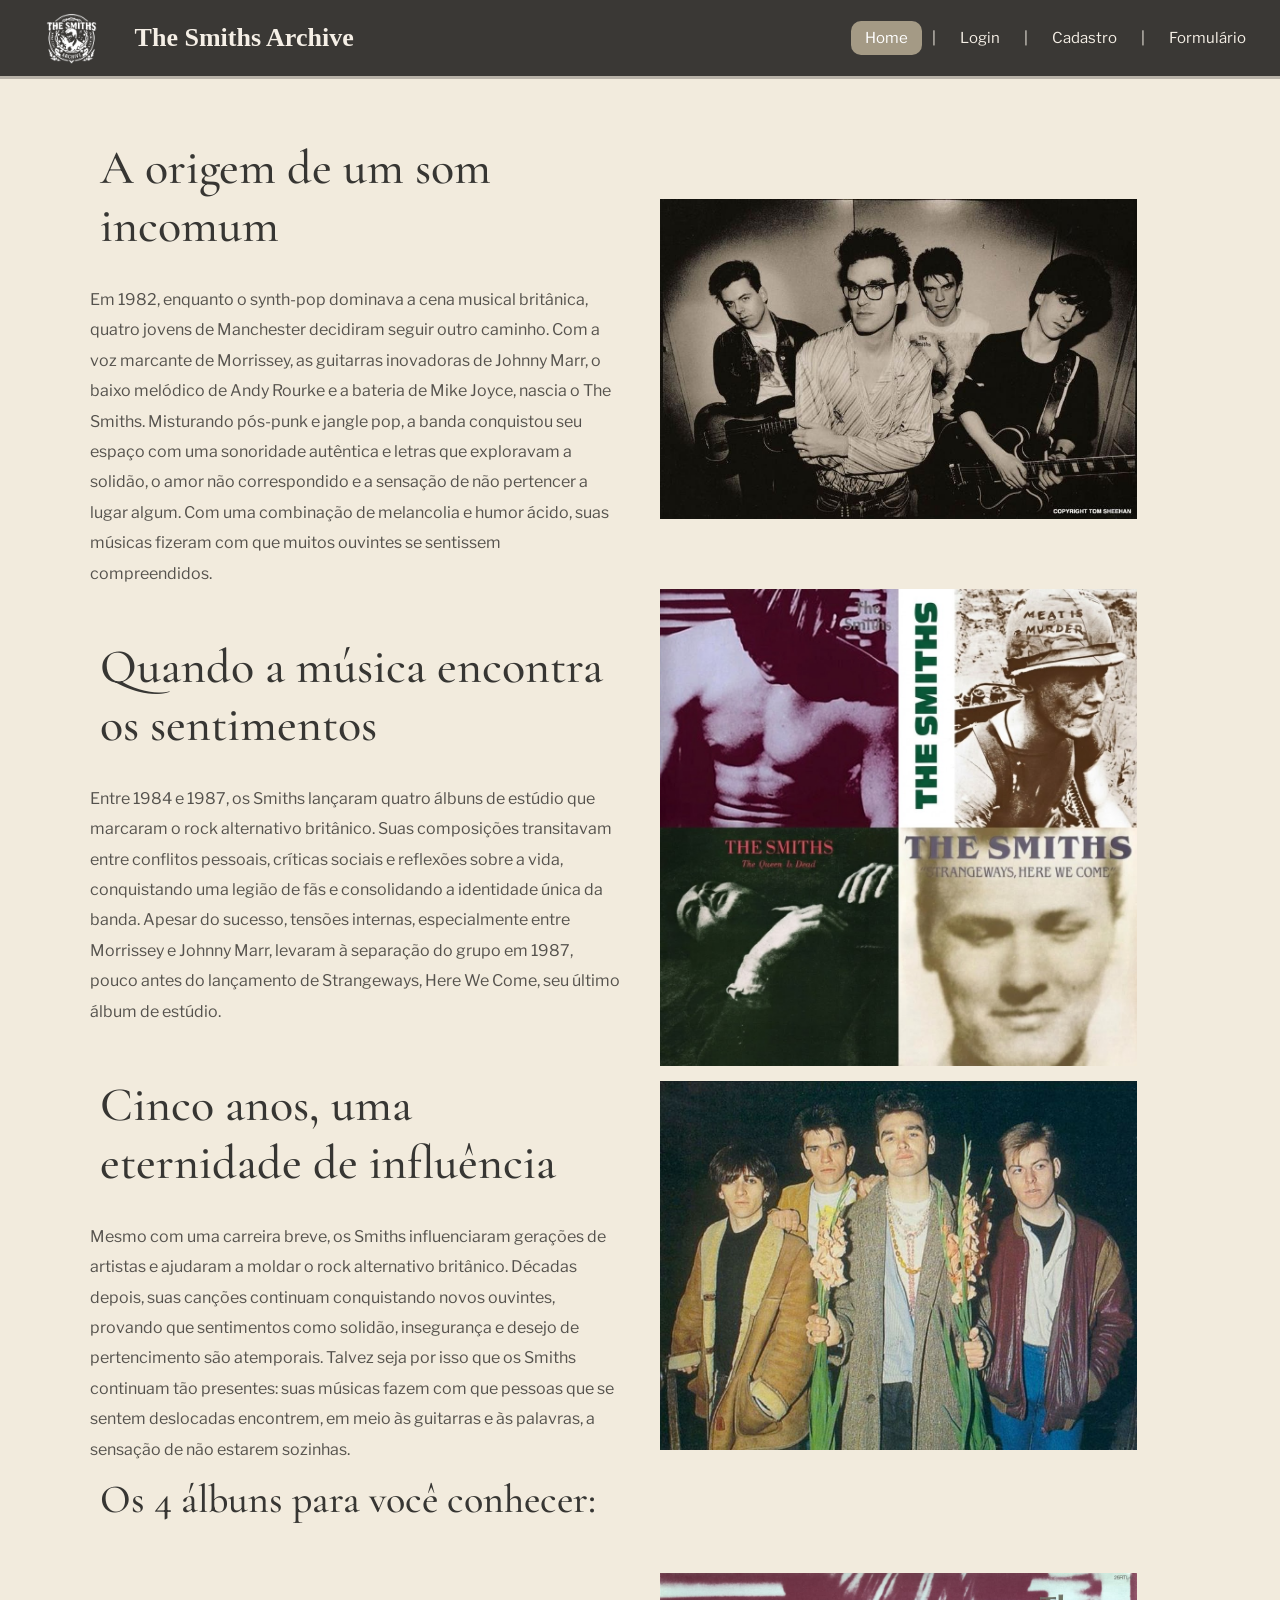
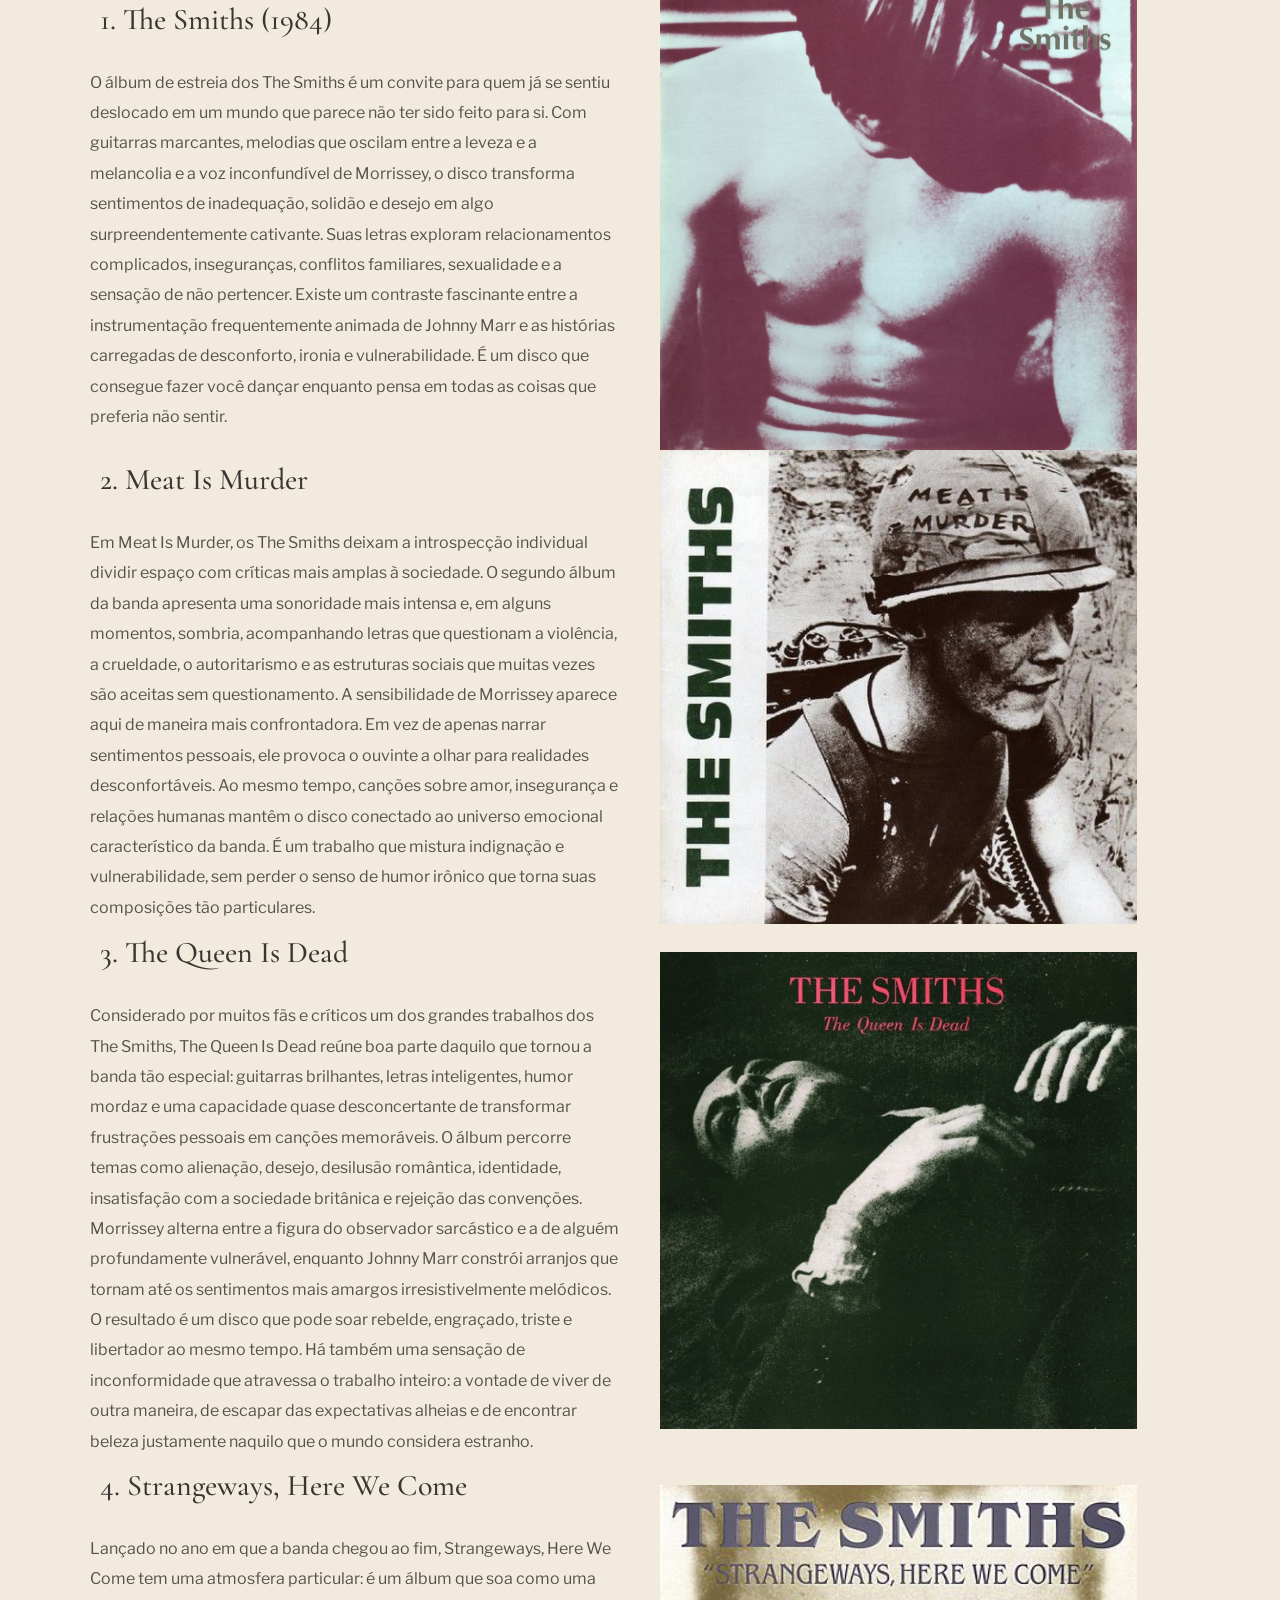
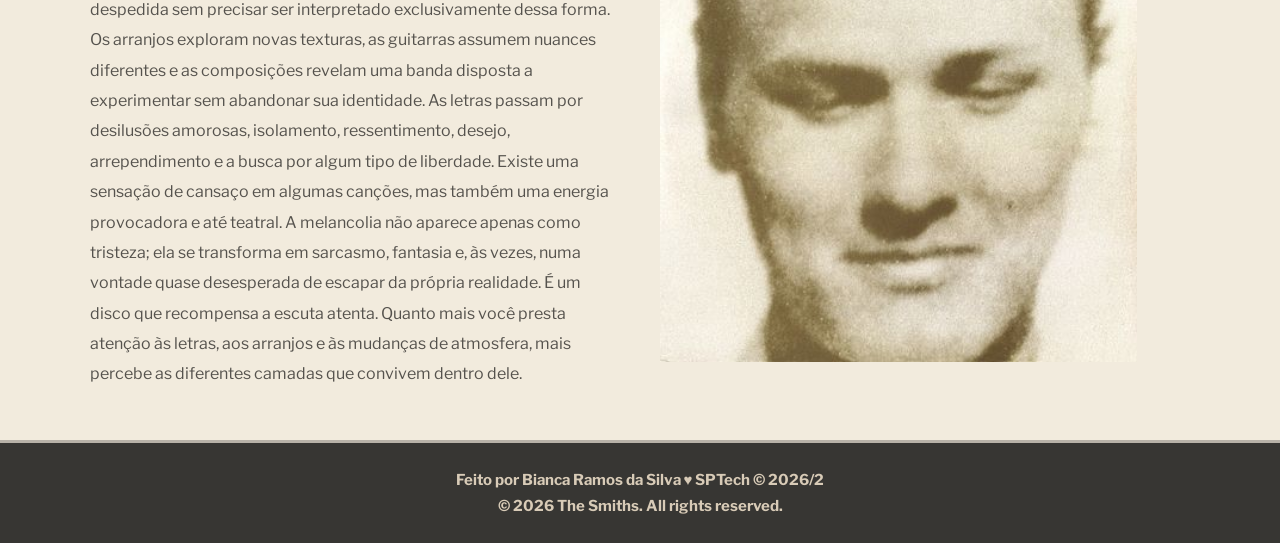
==== commit 1a1890d3: "fazendo a tela de formulario" ====
--- a/projeto-the-smiths/public/index.html
+++ b/projeto-the-smiths/public/index.html
@@ -37,6 +37,9 @@
         </li>|
         <li>
           <a href="cadastro.html">Cadastro</a>
+        </li>|
+          <li>
+          <a href="formulario.html">Formulário</a>
         </li>
       </ul>
     </div>
--- a/projeto-the-smiths/public/css/estilo.css
+++ b/projeto-the-smiths/public/css/estilo.css
@@ -3,7 +3,11 @@
   margin: 0;
   padding: 0;
   font-family: "Libre Franklin", sans-serif;
-  background-color: #F2EBDD;
+  background-image: url(..//assets/fundo-login-e-cadastro.jpg); 
+}
+
+body .pagina-home {
+  background-image: url(../assets/fundo-tela-home.jpg);
 }
 
 :root {
@@ -107,7 +111,7 @@
 
 .banner {
   background-color: #F2EBDD;
-  padding: 70px 0;
+  padding: 50px 0;
 }
 
 
@@ -180,9 +184,9 @@
 
 .footer {
   margin-top: auto;
-  background-color: #D8CBB7;
-  height: 100px;
-  color: #373633;
+  background-color: #373633;
+  height: 100px;    
+  color: #D8CBB7;
   display: flex;
   flex-direction: column;
   /* um embaixo do outro */
@@ -392,75 +396,183 @@
   width: 50px;
 }
 
-/* SIMULADOR */
-
-.simulador {
-  color: white;
-}
-
-.simulador .container {
-  flex-direction: column;
-  overflow: scroll;
-  height: var(--tamanho-simulador);
-}
-
-/* ALERTA */
-
-#alerta {
+/* FORMULÁRIO QUIZ */
+
+[hidden] {
+  display: none !important;
+}
+
+.quiz {
+  min-height: var(--tamanho-login);
+  display: flex;
+  justify-content: center;
+  align-items: center;
+  padding: 30px 20px;
+  box-sizing: border-box;
+}
+
+.card-quiz {
+  width: 100%;
+  max-width: 680px;
+  background-color: #D8CBB7;
+  border: solid;
+  border-radius: 10px;
+  color: #373633;
+  padding: 28px;
+  box-sizing: border-box;
+}
+
+.card-quiz h2 {
+  font-family: "Cormorant Garamond", serif;
+  font-size: 34px;
+  font-weight: 500;
+  margin: 0 0 10px;
+}
+
+.card-quiz h3 {
+  font-family: "Cormorant Garamond", serif;
+  font-size: 28px;
+  font-weight: 500;
+  margin: 0 0 20px;
+}
+
+.card-quiz p {
+  font-family: "Libre Franklin", sans-serif;
+  font-size: 16px;
+  line-height: 1.7;
+  margin: 0 0 16px;
+}
+
+.card-quiz fieldset {
+  border: 0;
+  margin: 0;
+  padding: 0;
+  min-width: 0;
+}
+
+.card-quiz legend {
+  font-family: "Cormorant Garamond", serif;
+  font-size: 28px;
+  font-weight: 500;
+  padding: 0;
+  margin-bottom: 16px;
+}
+
+/* barra de progresso */
+.card-quiz #progresso {
+  height: 6px;
+  background-color: #F2EBDD;
+  border-radius: 10px;
+  overflow: hidden;
+  margin-bottom: 10px;
+}
+
+.card-quiz #barraProgresso {
+  height: 100%;
+  width: 0;
+  background-color: #373633;
+  transition: width 0.3s;
+}
+
+/* alternativas (o radio fica escondido e o label vira o botão) */
+.card-quiz .opcao {
+  position: relative;
+}
+
+.card-quiz .opcao input {
   position: absolute;
-  right: 0;
-  bottom: 0;
-}
-
-.mensagem-alarme {
-  background-color: white;
-  border-radius: 5px;
-  width: 300px;
-  height: 80px;
-  margin: 10px;
-  padding: 10px 0;
-  display: flex;
-  justify-content: space-evenly;
-  align-items: center;
-}
-
-.mensagem-alarme h3 {
-  font-size: 14px;
-  margin: 0;
-}
-
-.mensagem-alarme .informacao {
-  width: 66%;
-}
-
-.alarme-sino {
-  width: 48px;
-  height: 48px;
-  animation-name: bell;
-  animation-duration: 4s;
-  background-image: url('https://cdn-icons-png.flaticon.com/512/1157/1157000.png');
-  background-size: cover;
-  animation-iteration-count: infinite;
-}
-
-@keyframes bell {
-  0% {
-    transform: rotate(25deg)
+  opacity: 0;
+  margin: 0;
+}
+
+.card-quiz .opcao label {
+  display: block;
+  padding: 12px 14px;
+  margin-bottom: 10px;
+  background-color: #F2EBDD;
+  border: 2px solid #B8B2A8;
+  border-radius: 10px;
+  cursor: pointer;
+  font-family: "Libre Franklin", sans-serif;
+  font-size: 15px;
+  transition: background-color 0.2s;
+}
+
+.card-quiz .opcao label:hover {
+  background-color: #A49A85;
+}
+
+.card-quiz .opcao input:checked + label {
+  background-color: #373633;
+  border-color: #373633;
+  color: #f5efe6;
+}
+
+/* aviso de erro */
+.card-quiz #aviso {
+  min-height: 1.4em;
+  margin: 8px 0 0;
+  font-weight: 600;
+  color: #8a3b2e;
+}
+
+/* botões (reaproveitam o .botao do login) */
+.quiz-botoes {
+  display: flex;
+  justify-content: space-between;
+  margin-top: 20px;
+}
+
+.quiz-botoes .botao,
+.card-quiz > .botao {
+  margin-top: 0;
+}
+
+.card-quiz .botao-largo {
+  width: auto;
+  height: auto;
+  padding: 8px 18px;
+}
+
+.card-quiz .botao:hover:not(:disabled) {
+  background-color: #A49A85;
+  color: #373633;
+}
+
+.card-quiz .botao:disabled {
+  opacity: 0.4;
+  cursor: not-allowed;
+}
+
+.card-quiz .botao:focus-visible,
+.card-quiz .opcao input:focus-visible + label {
+  outline: 3px solid #373633;
+  outline-offset: 2px;
+}
+
+/* resultado em barras */
+.card-quiz .linha {
+  margin-bottom: 14px;
+  font-family: "Libre Franklin", sans-serif;
+  font-size: 15px;
+}
+
+.card-quiz .trilho {
+  height: 14px;
+  background-color: #F2EBDD;
+  border-radius: 10px;
+  overflow: hidden;
+  margin-top: 4px;
+}
+
+.card-quiz .barra {
+  height: 100%;
+  background-color: #373633;
+  border-radius: 10px;
+}
+
+@media (prefers-reduced-motion: reduce) {
+  .card-quiz #barraProgresso {
+    transition: none;
   }
-
-  25% {
-    transform: rotate(-25deg)
-  }
-
-  50% {
-    transform: rotate(25deg)
-  }
-
-  75% {
-    transform: rotate(-25deg)
-  }
-
-  100% {
-    transform: rotate(25deg)
-  }
-}+}
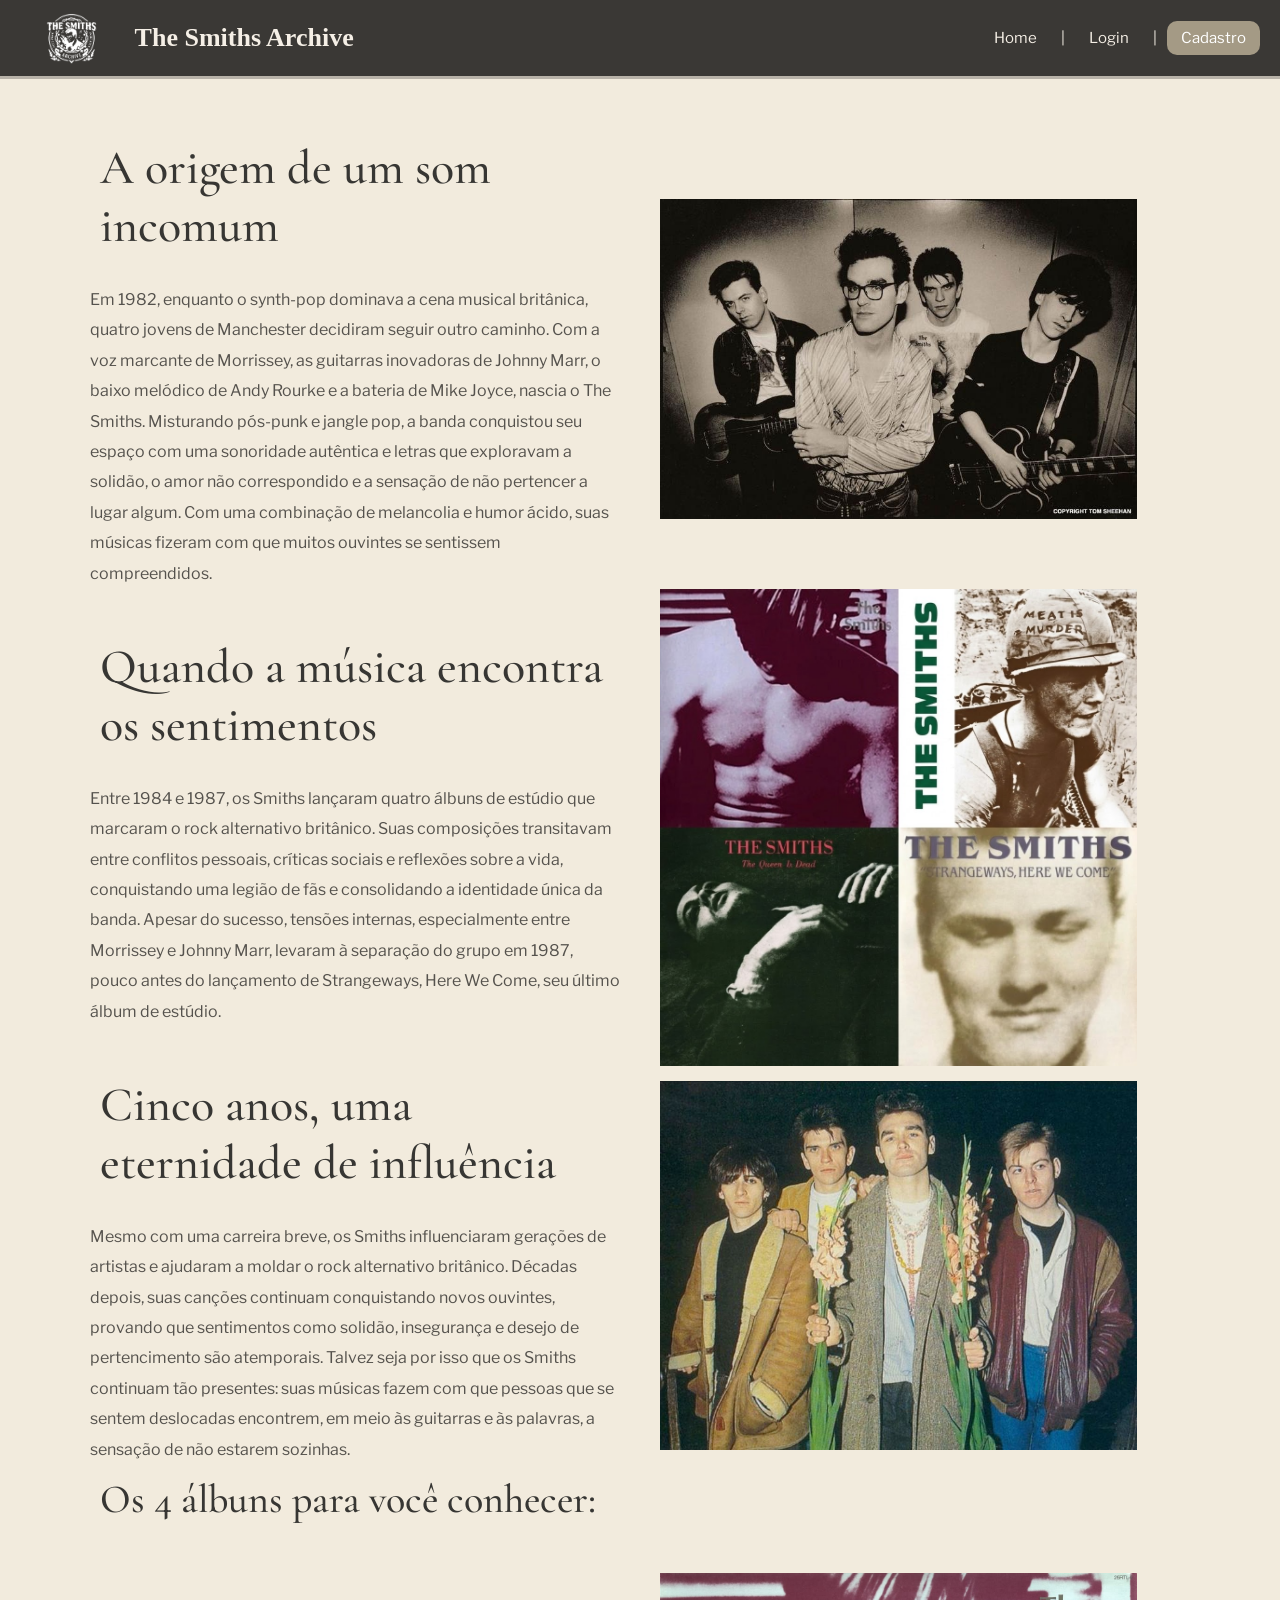
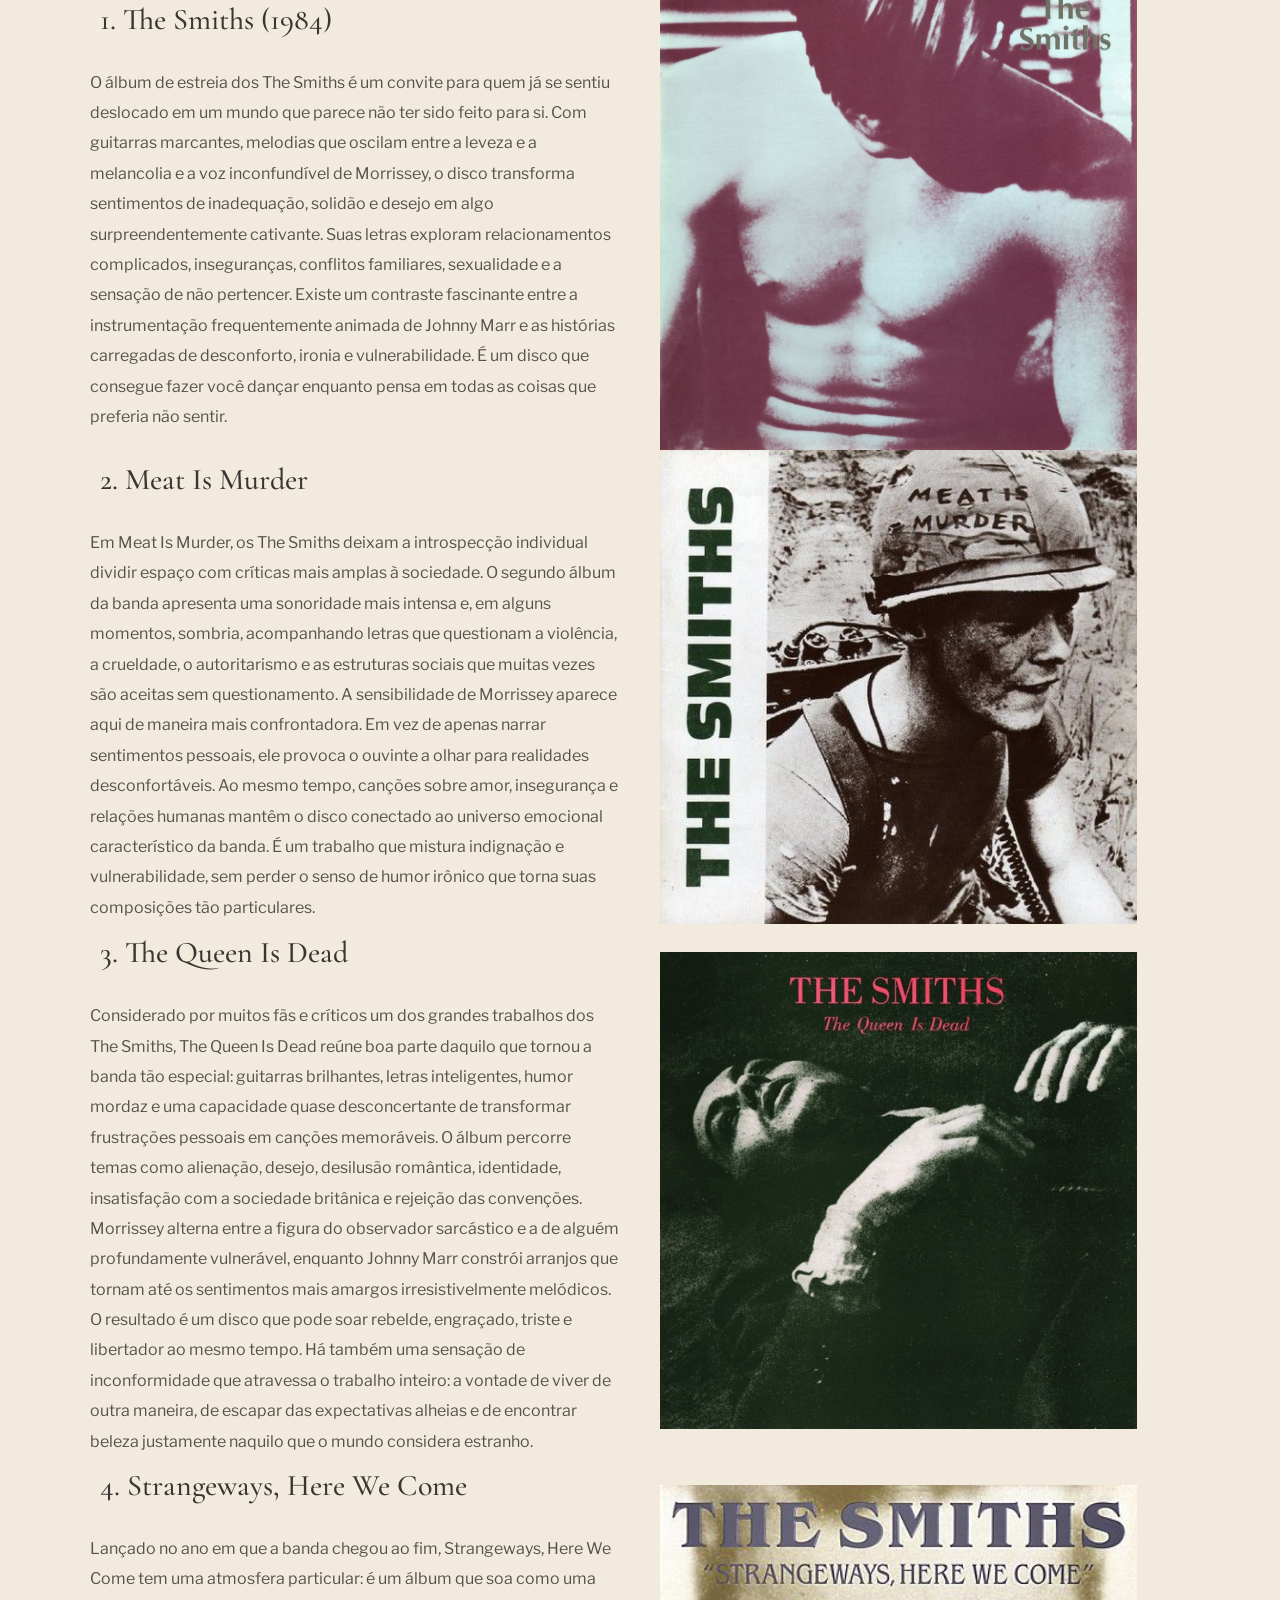
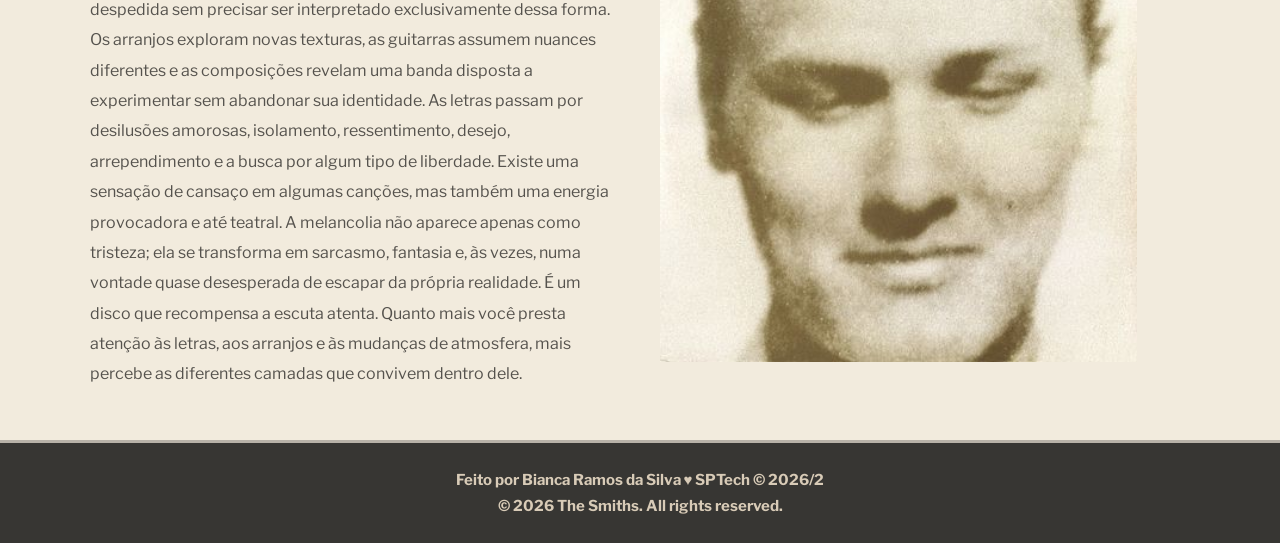
==== commit 316d316b: "Realizando integração com a API" ====
--- a/projeto-the-smiths/public/index.html
+++ b/projeto-the-smiths/public/index.html
@@ -26,24 +26,31 @@
       <div class="identidade">
         <img src="./assets/icon/the_smiths_branco_fino.png" alt="Logo" class="logo">
         <h1 class="titulo">The Smiths Archive</h1>
-      </div>
-      <ul class="navbar">
-        <li class="agora">
-          <a href="#">Home</a>
-        </li>
-        <li>|</li>
+       </div>
+        <ul class="navbar">
         <li>
-          <a href="login.html">Login</a>
+        <a href="ind">Home</a>
         </li>|
         <li>
-          <a href="cadastro.html">Cadastro</a>
+            <a href="login.html">Login</a>
         </li>|
-          <li>
-          <a href="formulario.html">Formulário</a>
-        </li>
-      </ul>
-    </div>
-  </div>
+        <li class="so-deslogado, agora">
+            <a href="cadastro.html">Cadastro</a>
+        </li>
+        <li class="so-logado">
+            <a href="formulario.html">Formulário</a>
+        </li>
+        <li class="so-logado">
+            <a href="dashboard.html">Dashboard</a>
+        </li>
+        <li class="so-logado">
+            <a href="#" onclick="limparSessao(); return false;">Sair</a>
+        </li>
+       </ul>
+       <script>ajustarNavbar();</script>
+    </div>
+ </div>
+
 
   <div class="banner">
     <div class="container-texto">
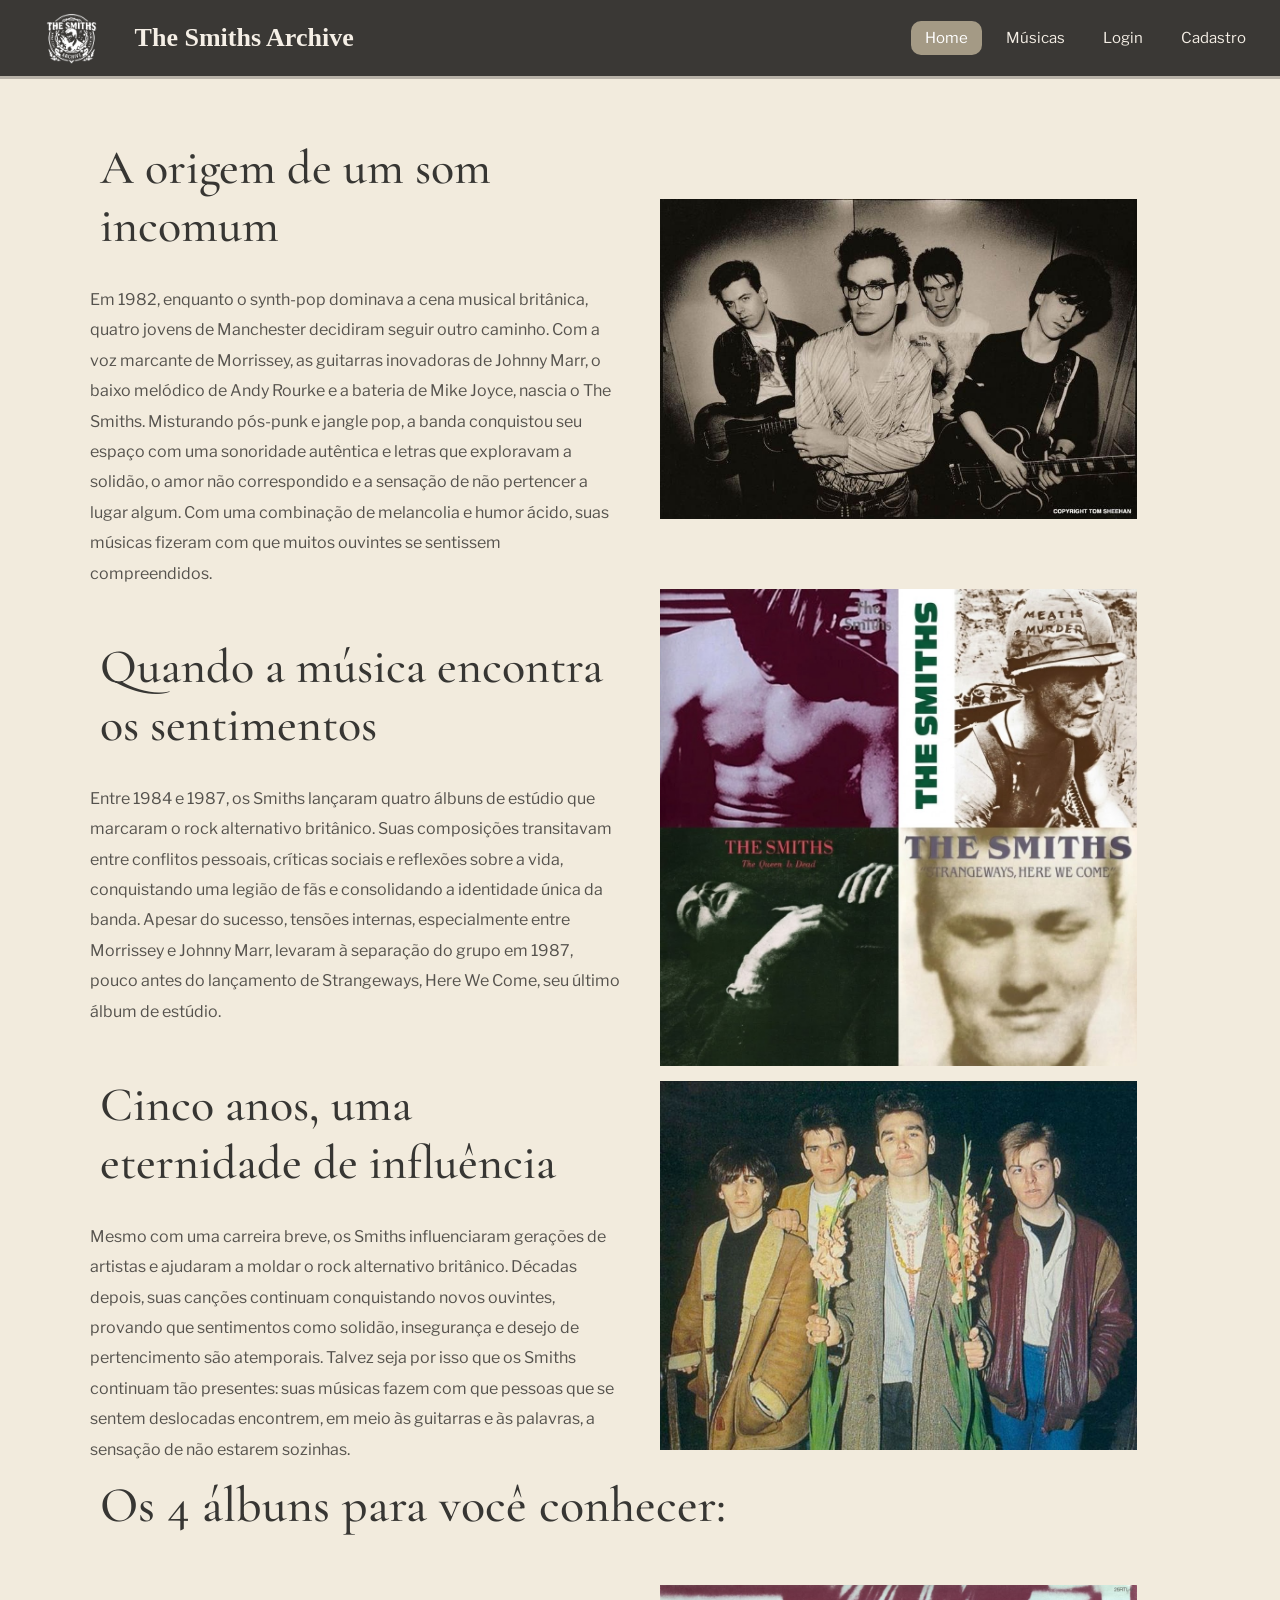
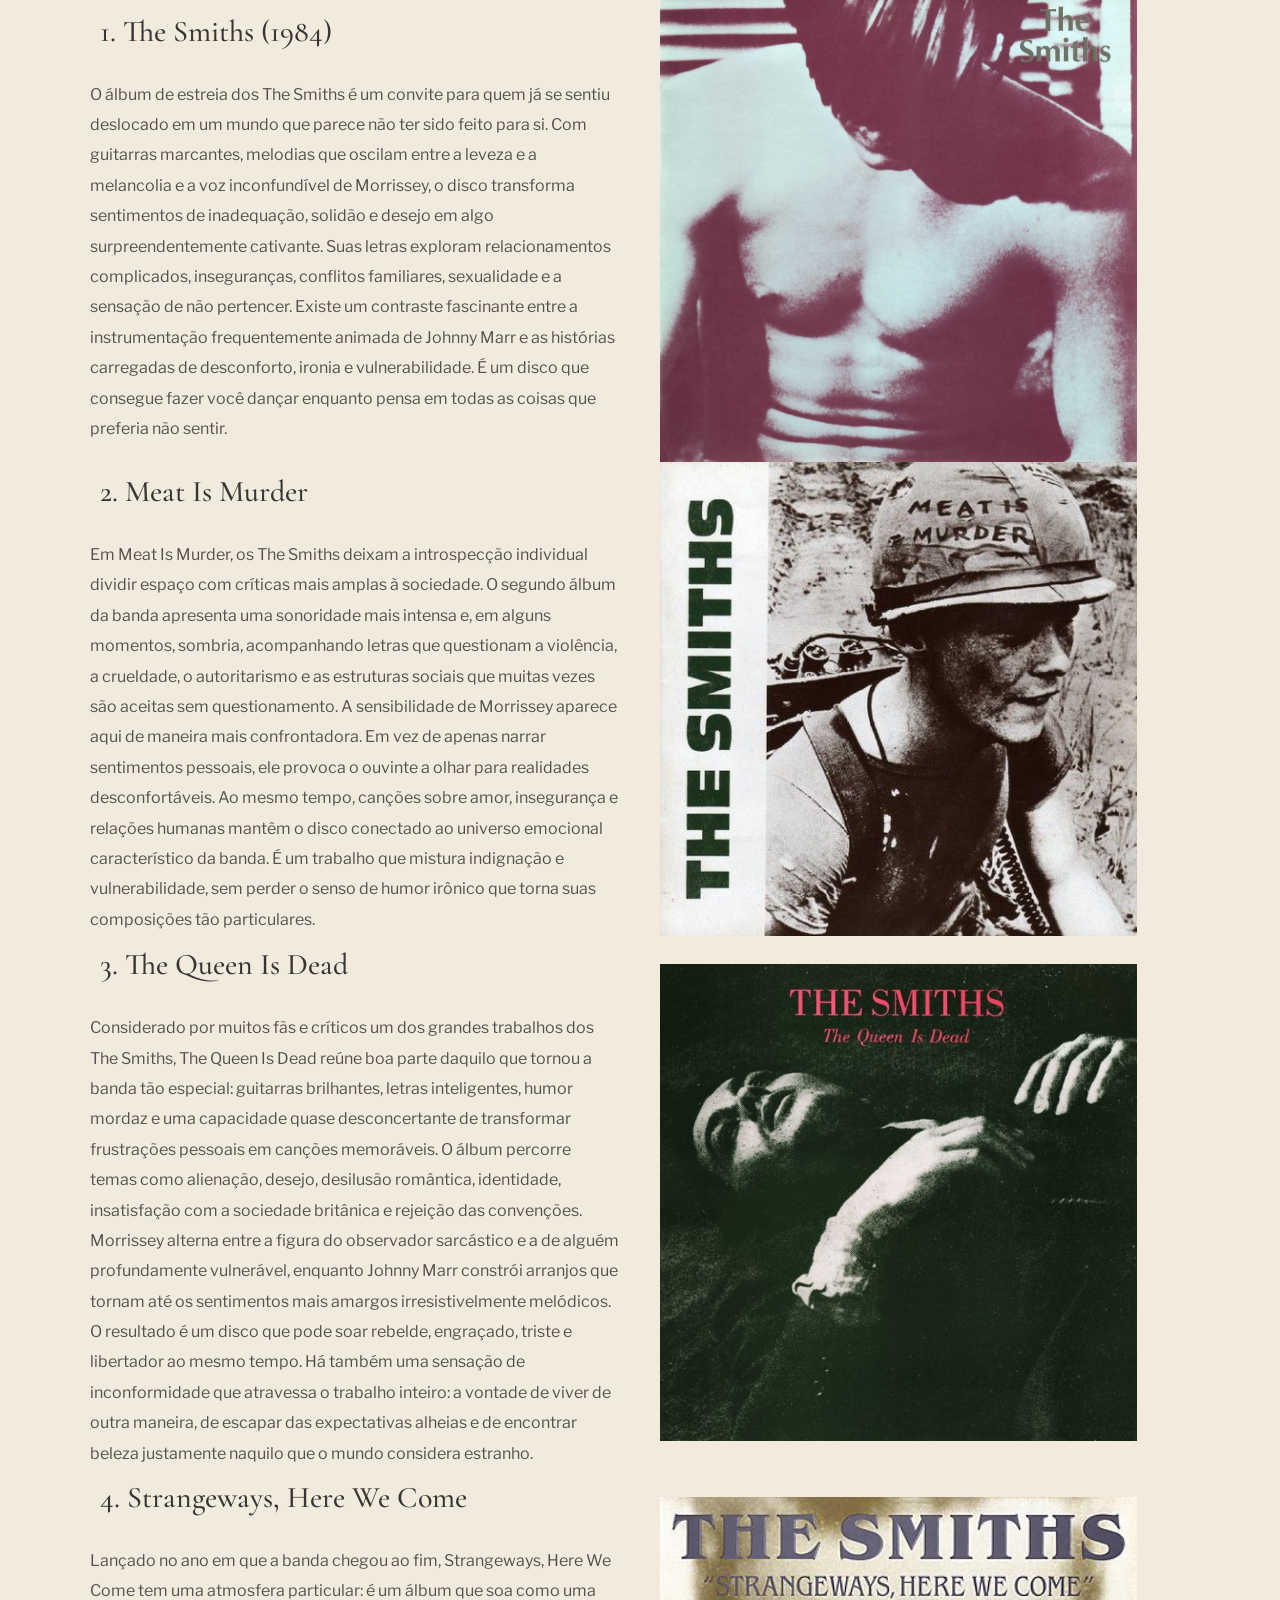
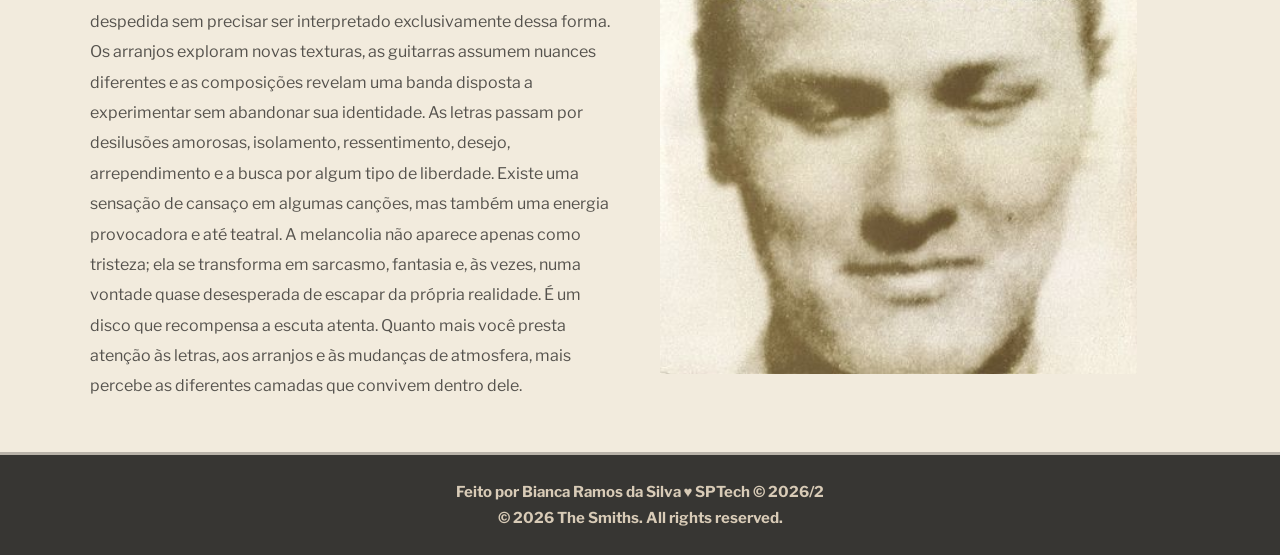
==== commit 180cca53: "Adicionando nova parte do site" ====
--- a/projeto-the-smiths/public/index.html
+++ b/projeto-the-smiths/public/index.html
@@ -26,30 +26,19 @@
       <div class="identidade">
         <img src="./assets/icon/the_smiths_branco_fino.png" alt="Logo" class="logo">
         <h1 class="titulo">The Smiths Archive</h1>
-       </div>
-        <ul class="navbar">
-        <li>
-        <a href="ind">Home</a>
-        </li>|
-        <li>
-            <a href="login.html">Login</a>
-        </li>|
-        <li class="so-deslogado, agora">
-            <a href="cadastro.html">Cadastro</a>
-        </li>
-        <li class="so-logado">
-            <a href="formulario.html">Formulário</a>
-        </li>
-        <li class="so-logado">
-            <a href="dashboard.html">Dashboard</a>
-        </li>
-        <li class="so-logado">
-            <a href="#" onclick="limparSessao(); return false;">Sair</a>
-        </li>
-       </ul>
-       <script>ajustarNavbar();</script>
+      </div>
+      <ul class="navbar">
+        <li class="agora"><a href="index.html">Home</a></li>
+        <li><a href="musicas.html">Músicas</a></li>
+        <li class="so-deslogado"><a href="login.html">Login</a></li>
+        <li class="so-deslogado"><a href="cadastro.html">Cadastro</a></li>
+        <li class="so-logado"><a href="formulario.html">Formulário</a></li>
+        <li class="so-logado"><a href="dashboard.html">Dashboard</a></li>
+        <li class="so-logado"><a href="#" onclick="limparSessao(); return false;">Sair</a></li>
+      </ul>
+      <script>ajustarNavbar();</script>
     </div>
- </div>
+  </div>
 
 
   <div class="banner">
--- a/projeto-the-smiths/public/css/estilo.css
+++ b/projeto-the-smiths/public/css/estilo.css
@@ -1,9 +1,11 @@
 body {
-  height: 100%;
+  min-height: 100vh;
   margin: 0;
   padding: 0;
   font-family: "Libre Franklin", sans-serif;
-  background-image: url(..//assets/fundo-login-e-cadastro.jpg); 
+  background-image: url(../assets/fundo-login-e-cadastro.jpg);
+  display: flex;
+  flex-direction: column;
 }
 
 body .pagina-home {
@@ -112,6 +114,7 @@
 .banner {
   background-color: #F2EBDD;
   padding: 50px 0;
+  flex: 1;
 }
 
 
@@ -158,7 +161,7 @@
 /* título "Os 4 álbuns" */
 .titulo-secao {
   font-family: "Cormorant Garamond", serif;
-  font-size: 40px;
+  font-size: 50px;
   font-weight: 500;
   color: #373633;
   margin: 0 0 40px;
@@ -175,6 +178,17 @@
   object-fit: cover;
 }
 
+.imagem-musica {
+  flex: 1;
+}
+
+.imagem-musica img {  
+  padding: 2%;
+  width: 90%;
+  display: block;
+  object-fit: cover;
+}
+
 
 .banner .container span {
   font-weight: 800;
@@ -185,15 +199,13 @@
 .footer {
   margin-top: auto;
   background-color: #373633;
-  height: 100px;    
+  height: 100px;
+  flex-shrink: 0;
   color: #D8CBB7;
   display: flex;
   flex-direction: column;
-  /* um embaixo do outro */
   justify-content: center;
-  /* centraliza na vertical */
-  align-items: center;
-  /* centraliza na horizontal */
+  align-items: center;
   font-size: 15px;
   border-top: solid #B8B2A8;
 }
@@ -213,6 +225,7 @@
   height: var(--tamanho-login);
   background-size: cover;
   flex: 1;
+  padding: 40px 0;
 }
 
 .login .container-login {
@@ -321,7 +334,7 @@
   color: #373633;
   flex-direction: column;
   height: fit-content;
-  padding: 20px 0;
+  padding: 30px 0;
 }
 
 .login .container-cadastro {
@@ -576,3 +589,136 @@
     transition: none;
   }
 }
+
+/* mensagens de validação do cadastro */
+.msg-erro { color: #8a3b2e; font-size: 13px; font-weight: 600; }
+.msg-ok { color: #34502a; font-size: 13px; font-weight: 600; }
+
+/*DASHBOARD*/
+
+.dash-smiths {
+  min-height: var(--tamanho-login);
+  display: flex;
+  justify-content: center;
+  align-items: flex-start;
+  padding: 30px 20px;
+  box-sizing: border-box;
+}
+
+.dash-container {
+  width: 100%;
+  max-width: 900px;
+  background-color: #D8CBB7;
+  border: solid;
+  border-radius: 10px;
+  color: #373633;
+  padding: 28px;
+  box-sizing: border-box;
+}
+
+.dash-titulo {
+  font-family: "Cormorant Garamond", serif;
+  font-size: 38px;
+  font-weight: 500;
+  margin: 0 0 6px;
+}
+
+.dash-sub {
+  font-family: "Libre Franklin", sans-serif;
+  font-size: 16px;
+  line-height: 1.7;
+  margin: 0 0 20px;
+}
+
+/* cards "mais compatível" e "menos compatível" */
+.dash-kpis {
+  display: grid;
+  grid-template-columns: repeat(2, 1fr);
+  gap: 16px;
+  margin-bottom: 20px;
+}
+
+.dash-kpi {
+  background-color: #F2EBDD;
+  border: 2px solid #B8B2A8;
+  border-radius: 10px;
+  padding: 16px;
+  display: flex;
+  flex-direction: column;
+  gap: 4px;
+}
+
+.dash-kpi-rotulo {
+  font-family: "Libre Franklin", sans-serif;
+  font-size: 13px;
+  font-weight: 800;
+  text-transform: uppercase;
+  letter-spacing: 0.05em;
+  color: #55524D;
+}
+
+.dash-kpi-valor {
+  font-family: "Cormorant Garamond", serif;
+  font-size: 26px;
+  font-weight: 500;
+  line-height: 1.2;
+}
+
+.dash-kpi-detalhe {
+  font-family: "Libre Franklin", sans-serif;
+  font-size: 14px;
+  color: #55524D;
+}
+
+/* card do gráfico */
+.dash-card {
+  background-color: #F2EBDD;
+  border: 2px solid #B8B2A8;
+  border-radius: 10px;
+  padding: 20px;
+}
+
+.dash-card h3 {
+  font-family: "Cormorant Garamond", serif;
+  font-size: 26px;
+  font-weight: 500;
+  margin: 0 0 12px;
+}
+
+/* o Chart.js precisa de um container com position: relative e altura */
+.dash-grafico {
+  position: relative;
+  height: 340px;
+}
+
+.dash-acoes {
+  display: flex;
+  justify-content: center;
+  margin-top: 8px;
+}
+
+.dash-acoes .botao {
+  width: auto;
+  height: auto;
+  padding: 8px 18px;
+}
+
+.dash-acoes .botao:hover {
+  background-color: #A49A85;
+  color: #373633;
+}
+
+.dash-acoes .botao:focus-visible {
+  outline: 3px solid #373633;
+  outline-offset: 2px;
+}
+
+@media (max-width: 560px) {
+  .dash-kpis {
+    grid-template-columns: 1fr;
+  }
+
+  .dash-grafico {
+    height: 300px;
+  }
+}
